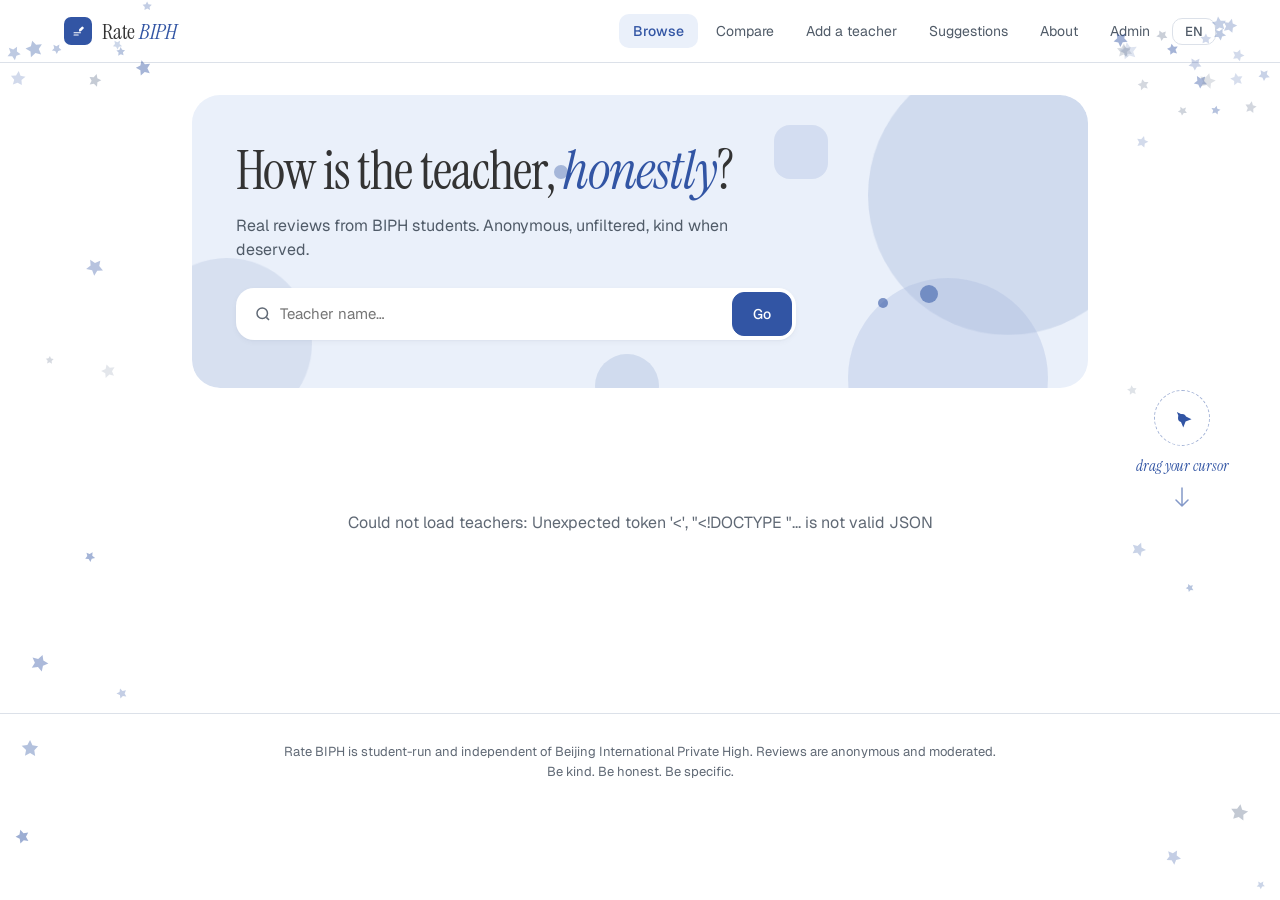
==== frontend/index.html @ 1f7ea9a1 "refactor: remove AI-powered teacher search" ====
<!doctype html>
<html lang="en" data-i18n-page-title="home.pageTitle">
<head>
  <meta charset="utf-8" />
  <meta name="viewport" content="width=device-width, initial-scale=1" />
  <title>Rate BIPH — anonymous teacher reviews</title>
  <link rel="stylesheet" href="styles.css?v=search-cleanup-20261022" />
  <script src="config.js?v=22926e5"></script>
</head>
<body data-page="home">
  <div data-topnav></div>

  <main class="container">
    <section class="hero">
      <div class="hero__shapes" aria-hidden="true">
        <span class="hero__shape hero__shape--1"></span>
        <span class="hero__shape hero__shape--2"></span>
        <span class="hero__shape hero__shape--3"></span>
        <span class="hero__shape hero__shape--4"></span>
        <span class="hero__shape hero__shape--5"></span>
        <span class="hero__shape hero__shape--6"></span>
        <span class="hero__shape hero__shape--7"></span>
        <span class="hero__shape hero__shape--8"></span>
      </div>
      <div class="hero__inner">
        <h1 class="hero__title serif" data-i18n-html="home.hero.titleHtml">How is the teacher, <em>honestly</em>?</h1>
        <p class="hero__subtitle" data-i18n="home.hero.subtitle">Real reviews from BIPH students. Anonymous, unfiltered, kind when deserved.</p>
        <form class="searchbar" id="searchForm">
          <svg width="18" height="18" viewBox="0 0 24 24" fill="none" stroke="var(--ink-mute)" stroke-width="2">
            <circle cx="11" cy="11" r="7"/><path d="M20 20l-3.5-3.5"/>
          </svg>
          <input id="q" data-i18n-placeholder="home.search.placeholder" placeholder="Teacher name…" autocomplete="off" />
          <button class="btn btn--primary" type="submit" data-i18n="home.search.go">Go</button>
        </form>
      </div>
    </section>

    <div class="chips" id="chips"></div>

    <div id="grid" class="grid"></div>
    <div id="empty" class="empty" hidden data-i18n-html="home.empty.html">No teachers match that search. <a href="submit.html">Add one →</a></div>
    <div id="loading" class="loading" data-i18n="home.loading">Loading teachers…</div>
  </main>

  <div data-footer></div>
  <script src="app.js?v=search-cleanup-20261022"></script>
  <script>
  (function () {
    const qInput = document.getElementById('q');
    const form = document.getElementById('searchForm');
    const chipsHost = document.getElementById('chips');
    const grid = document.getElementById('grid');
    const empty = document.getElementById('empty');
    const loading = document.getElementById('loading');

    // 'All' is a special sentinel — never translated as data, but rendered
    // through RB.t('home.chips.all') when displayed. We keep state.subject
    // as 'All' (the canonical key) so the URL filter logic stays untouched.
    let state = { q: '', subject: 'All', subjects: ['All'] };
    let debounce;

    async function loadSubjects() {
      const subs = await RB.api('/api/subjects');
      state.subjects = ['All', ...subs];
      renderChips();
    }

    function renderChips() {
      chipsHost.innerHTML = '';
      state.subjects.forEach(s => {
        const b = document.createElement('button');
        b.className = 'chip' + (s === state.subject ? ' chip--active' : '');
        // 'All' is translated via i18n; known English subjects pass through
        // RB.localizeSubject (user-typed ones fall through untranslated).
        // The filter value on state.subject stays English either way.
        b.textContent = s === 'All' ? RB.t('home.chips.all') : RB.localizeSubject(s);
        b.onclick = () => { state.subject = s; renderChips(); loadTeachers(); };
        chipsHost.appendChild(b);
      });
    }

    async function loadTeachers() {
      loading.hidden = false;
      empty.hidden = true;
      const params = new URLSearchParams();
      if (state.q) params.set('q', state.q);
      if (state.subject && state.subject !== 'All') params.set('subject', state.subject);
      try {
        // Cache last fetch so we can re-render on language toggle without re-fetching.
        const rows = await RB.api('/api/teachers' + (params.toString() ? '?' + params : ''));
        lastRows = rows;
        renderGrid(rows);
      } catch (e) {
        grid.innerHTML = '';
        lastRows = null;
        empty.hidden = false;
        empty.textContent = RB.t('home.errLoading', { msg: e.message });
      } finally {
        loading.hidden = true;
      }
    }

    let lastRows = null;

    function renderGrid(rows) {
      grid.innerHTML = '';
      if (!rows.length) {
        empty.hidden = false;
        // Restore the translated empty-state markup (it may have been
        // overwritten by an error message earlier).
        empty.innerHTML = RB.t('home.empty.html');
        return;
      }
      rows.forEach(t => {
        const card = document.createElement('a');
        card.className = 'card';
        card.href = `teacher.html?id=${encodeURIComponent(t.id)}`;
        // Expose the teacher's avatar color as --aura so hover/focus-visible
        // can render a card-specific drop shadow + border. Each teacher ends
        // up with its own "aura" on the roster.
        card.style.setProperty('--aura', RB.avatarColor(t.name));
        const avg = t.avg_rating;
        const firstCourse = (t.courses && t.courses.length) ? t.courses[0] : null;
        // First course is user content — leave as-is. Otherwise i18n labels.
        const footMeta = firstCourse
          ? escape(firstCourse)
          : (avg != null ? RB.t('home.card.overall') : RB.t('home.card.noReviews'));
        const reviewWord = t.review_count === 1 ? RB.t('home.card.review') : RB.t('home.card.reviews');
        // Only show the %-would-take-again line once we have at least 3
        // responses — a single "yes" showing 100% is misleading.
        const wtaLine = (t.wta_count >= 3 && t.wta_percent != null)
          ? `<div class="card__wta">${RB.t('home.card.wta', { n: t.wta_percent })}</div>`
          : '';
        card.innerHTML = `
          <div class="card__top">
            <div data-avatar></div>
            <div class="card__rating">
              ${avg != null ? avg.toFixed(2) : '—'}
              <small>${t.review_count} ${reviewWord}</small>
            </div>
          </div>
          <div>
            <div class="card__name">${escape(t.name)}</div>
            <div class="card__subject">${escape(RB.localizeSubject(t.subject) || '—')}</div>
          </div>
          ${wtaLine}
          <div class="card__foot">
            <span data-stars></span>
            <span class="review__date">${footMeta}</span>
          </div>`;
        card.querySelector('[data-avatar]').replaceWith(RB.avatarEl(t.name, 48));
        RB.renderStars(card.querySelector('[data-stars]'), avg || 0, { size: 14 });
        grid.appendChild(card);
      });
    }

    // Re-render dynamic content when language changes.
    document.addEventListener('rb:lang', () => {
      renderChips();
      if (lastRows) renderGrid(lastRows);
    });

    function escape(s) { return (s || '').replace(/[&<>"']/g, c => ({'&':'&amp;','<':'&lt;','>':'&gt;','"':'&quot;',"'":'&#39;'})[c]); }

    qInput.addEventListener('input', () => {
      state.q = qInput.value.trim();
      clearTimeout(debounce);
      debounce = setTimeout(loadTeachers, 200);
    });
    form.addEventListener('submit', (e) => { e.preventDefault(); state.q = qInput.value.trim(); loadTeachers(); });

    loadSubjects();
    loadTeachers();
  })();
  </script>

  <!-- ——— Star canvas (home page only, per handoff 3 spec).
       Full-page falling stars in the outer margins, attraction + constellation
       lines toward cursor/finger, amber cursor-crown. Single RAF, no per-frame
       DOM. Respects prefers-reduced-motion; runs on both pointer and touch. -->
  <script>
  (function () {
    if (window.matchMedia && window.matchMedia('(prefers-reduced-motion: reduce)').matches) return;

    var canvas = document.createElement('canvas');
    canvas.className = 'rb-star-canvas';
    document.body.appendChild(canvas);
    var ctx = canvas.getContext('2d');

    var STAR_PATH = new Path2D('M12 2l2.95 5.98 6.6.96-4.78 4.66 1.13 6.57L12 17.58l-5.9 3.1 1.13-6.58L2.45 9.44l6.6-.96L12 2z');
    var HUES = ['#3255a4', '#6c87bd', '#8793a7'];
    var LINE_COL = '#3255a4';

    function drawStar(x, y, size, rot, color, alpha) {
      ctx.save();
      ctx.translate(x, y); ctx.rotate(rot);
      var s = size / 24; ctx.scale(s, s); ctx.translate(-12, -12);
      ctx.fillStyle = color; ctx.globalAlpha = alpha;
      ctx.fill(STAR_PATH);
      ctx.restore();
    }

    var W, H;
    function resize() {
      W = window.innerWidth; H = window.innerHeight;
      var dpr = Math.min(window.devicePixelRatio || 1, 2);
      canvas.width = W * dpr; canvas.height = H * dpr;
      canvas.style.width = W + 'px'; canvas.style.height = H + 'px';
      ctx.setTransform(dpr, 0, 0, dpr, 0, 0);
    }
    resize();
    window.addEventListener('resize', resize);

    var mouse = { x: -9999, y: -9999, inside: false };
    window.addEventListener('mousemove', function (e) {
      mouse.x = e.clientX; mouse.y = e.clientY; mouse.inside = true;
    });
    window.addEventListener('mouseout', function (e) {
      if (!e.relatedTarget) { mouse.inside = false; mouse.x = mouse.y = -9999; }
    });
    // Touch support — finger acts as cursor while pressed
    function onTouch(e) {
      if (e.touches && e.touches.length) {
        var t = e.touches[0];
        mouse.x = t.clientX; mouse.y = t.clientY; mouse.inside = true;
      }
    }
    function onTouchEnd() { mouse.inside = false; mouse.x = mouse.y = -9999; }
    window.addEventListener('touchstart',  onTouch,    { passive: true });
    window.addEventListener('touchmove',   onTouch,    { passive: true });
    window.addEventListener('touchend',    onTouchEnd, { passive: true });
    window.addEventListener('touchcancel', onTouchEnd, { passive: true });

    // Desktop/tablet: ~2.25x the handoff baseline (32/63/24444).
    // Mobile (≤640, matching styles.css breakpoint): ~1.5x the baseline
    // (21/42/36667) so the narrow viewport fills without crowding.
    var isMobile = W <= 640;
    var target = isMobile
      ? Math.max(21, Math.min(42, Math.round(W * H / 36667)))
      : Math.max(32, Math.min(63, Math.round(W * H / 24444)));

    function makeFaller(top) {
      var side = Math.random() < 0.5 ? 'L' : 'R';
      var margin = W * (1 / 8);
      var x = side === 'L' ? Math.random() * margin : W - Math.random() * margin;
      return {
        x: x,
        y: top ? -20 - Math.random() * 60 : Math.random() * H,
        vx: 0, vy: 18 + Math.random() * 20,
        size: 10 + Math.random() * 12,
        rot: Math.random() * Math.PI * 2,
        vrot: (Math.random() - 0.5) * 1.2,
        alpha: 0.22 + Math.random() * 0.30,
        color: HUES[Math.floor(Math.random() * HUES.length)],
      };
    }

    var ATTR_R = 220, LINE_R = 180;
    var stars = [];
    var last = performance.now();

    // Stars must not enter the central content column (search bar, cards).
    // We compute the no-fly zone from the actual <main.container> rect each
    // frame so it tracks scroll, resize, and any layout the CSS does on home.
    // ZONE_PAD adds a small breathing gap so stars halt just before the
    // content edge instead of clipping it.
    var mainEl = document.querySelector('main.container');
    var ZONE_PAD = 12;
    function getZone() {
      if (!mainEl) return null;
      var r = mainEl.getBoundingClientRect();
      // Ignore degenerate / off-screen rects (pre-layout, hidden tab, etc.)
      if (r.width < 40 || r.height < 40) return null;
      return {
        left:   r.left   - ZONE_PAD,
        right:  r.right  + ZONE_PAD,
        top:    r.top    - ZONE_PAD,
        bottom: r.bottom + ZONE_PAD,
      };
    }

    // How long a star must sit pinned to the zone boundary before it starts
    // fading out. Without this, attracted stars pile up against the edge and
    // crowd it as more keep falling. Recycle keeps the population fresh.
    var STUCK_BEFORE_FADE = 3.0;     // seconds
    var FADE_RATE = 0.6;             // alpha per second

    function loop(now) {
      var dt = Math.min((now - last) / 1000, 0.05); last = now;
      while (stars.length < target) stars.push(makeFaller(stars.length > target * 0.4));

      var zone = getZone();

      ctx.clearRect(0, 0, W, H);

      for (var i = 0; i < stars.length; i++) {
        var s = stars[i];
        if (mouse.inside) {
          var dx = mouse.x - s.x, dy = mouse.y - s.y;
          var d = Math.hypot(dx, dy);
          if (d < ATTR_R) {
            var f = (1 - d / ATTR_R) * 140;
            s.vx += (dx / (d + 0.1)) * f * dt;
            s.vy += (dy / (d + 0.1)) * f * dt - 50 * dt;
          }
        }
        s.vy += 22 * dt; s.vx *= 0.95;

        var nx = s.x + s.vx * dt * 8;
        var ny = s.y + s.vy * dt * 2.5;

        // No-fly zone clamp. If the star's next position would land inside
        // the central content rect, snap it back to the nearest edge and
        // zero the offending velocity component so it pins at the boundary
        // instead of jittering through it.
        var blocked = false;
        if (zone && nx > zone.left && nx < zone.right && ny > zone.top && ny < zone.bottom) {
          var dl = nx - zone.left;
          var dr = zone.right - nx;
          var dT = ny - zone.top;
          var dB = zone.bottom - ny;
          var minE = Math.min(dl, dr, dT, dB);
          if (minE === dl)      { nx = zone.left;   if (s.vx > 0) s.vx = 0; }
          else if (minE === dr) { nx = zone.right;  if (s.vx < 0) s.vx = 0; }
          else if (minE === dT) { ny = zone.top;    if (s.vy > 0) s.vy = 0; }
          else                  { ny = zone.bottom; if (s.vy < 0) s.vy = 0; }
          blocked = true;
        }

        s.x = nx;
        s.y = ny;
        s.rot += s.vrot * dt;

        // Stuck-at-boundary fade: after STUCK_BEFORE_FADE seconds against
        // the wall, alpha bleeds down so the star recycles. Free movement
        // resets the timer.
        if (blocked) {
          s.stuckTime = (s.stuckTime || 0) + dt;
          if (s.stuckTime > STUCK_BEFORE_FADE) {
            s.alpha -= FADE_RATE * dt;
          }
        } else {
          s.stuckTime = 0;
        }

        if (s.y > H + 30 || s.x < -40 || s.x > W + 40 || s.alpha <= 0.02) {
          Object.assign(s, makeFaller(true));
          s.stuckTime = 0;
        }
      }

      if (mouse.inside) {
        var near = stars
          .map(function (s) { return { s: s, d: Math.hypot(s.x - mouse.x, s.y - mouse.y) }; })
          .filter(function (p) { return p.d < LINE_R; })
          .sort(function (a, b) { return a.d - b.d; })
          .slice(0, 6);
        ctx.strokeStyle = LINE_COL; ctx.lineWidth = 1;
        for (var j = 0; j < near.length; j++) {
          ctx.globalAlpha = (1 - near[j].d / LINE_R) * 0.6;
          ctx.beginPath();
          ctx.moveTo(mouse.x, mouse.y);
          ctx.lineTo(near[j].s.x, near[j].s.y);
          ctx.stroke();
        }
        ctx.globalAlpha = 1;
        var grad = ctx.createRadialGradient(mouse.x, mouse.y, 0, mouse.x, mouse.y, 36);
        grad.addColorStop(0, 'rgba(50, 85, 164, 0.30)');
        grad.addColorStop(1, 'rgba(50, 85, 164, 0)');
        ctx.fillStyle = grad;
        ctx.beginPath(); ctx.arc(mouse.x, mouse.y, 36, 0, Math.PI * 2); ctx.fill();
      }

      for (var k = 0; k < stars.length; k++) {
        var sk = stars[k];
        drawStar(sk.x, sk.y, sk.size, sk.rot, sk.color, sk.alpha);
      }
      if (mouse.inside) drawStar(mouse.x, mouse.y, 16, now / 500, '#3255a4', 0.85);

      requestAnimationFrame(loop);
    }
    requestAnimationFrame(loop);
  })();
  </script>

  <!-- ——— Cursor hint (desktop only). Fades once the cursor reaches the hint
       box (+60px grace) OR after 14s. Hidden on touch + reduced-motion. -->
  <script>
  (function () {
    if (!window.matchMedia) return;
    if (window.matchMedia('(hover: none)').matches) return;
    if (window.matchMedia('(prefers-reduced-motion: reduce)').matches) return;

    var wrap = document.createElement('div');
    wrap.setAttribute('aria-hidden', 'true');
    wrap.style.cssText = [
      'position:fixed',
      'right:clamp(16px,4vw,52px)',
      'top:50%',
      'transform:translateY(-50%) translateX(0)',
      'opacity:1',
      'transition:opacity 0.6s ease,transform 0.6s ease',
      'pointer-events:none',
      'z-index:50',
      'display:flex',
      'flex-direction:column',
      'align-items:center',
      'gap:10px',
    ].join(';');
    wrap.innerHTML = [
      '<div style="position:relative;width:56px;height:56px">',
      '  <div class="rb-cursor-orbit" style="position:absolute;inset:0;border:1.5px dashed var(--accent);border-radius:50%;opacity:0.45"></div>',
      '  <div class="rb-cursor-dot"   style="position:absolute;width:8px;height:8px;border-radius:50%;background:var(--accent);top:50%;left:50%;margin-left:-4px;margin-top:-4px"></div>',
      '  <svg width="22" height="22" viewBox="0 0 24 24" style="position:absolute;top:50%;left:50%;transform:translate(-40%,-40%);color:var(--accent-ink)">',
      '    <path d="M4 3l7 17 2.5-6.5L20 11z" fill="currentColor"/>',
      '  </svg>',
      '</div>',
      // The hint is injected after DOMContentLoaded, so applyI18n() has
      // already run. Set the translated text directly via RB.t().
      '<div class="serif" data-i18n="home.cursorHint" style="font-style:italic;color:var(--accent-ink);font-size:15px;white-space:nowrap;letter-spacing:-0.005em">' + (window.RB ? RB.t('home.cursorHint') : 'drag your cursor') + '</div>',
      '<svg width="16" height="24" viewBox="0 0 16 24" style="color:var(--accent-ink);opacity:0.6">',
      '  <path d="M8 2v18M2 14l6 6 6-6" fill="none" stroke="currentColor" stroke-width="1.5" stroke-linecap="round" stroke-linejoin="round"/>',
      '</svg>',
    ].join('');
    document.body.appendChild(wrap);

    var GRACE = 60;
    var fired = false;
    function fadeOut() {
      if (fired) return;
      fired = true;
      wrap.style.opacity = '0';
      wrap.style.transform = 'translateY(-50%) translateX(20px)';
      window.removeEventListener('mousemove', onMove);
      clearTimeout(timer);
      // Remove from DOM after the fade completes so it can't intercept anything.
      setTimeout(function () { wrap.remove(); }, 700);
    }
    function onMove(e) {
      var r = wrap.getBoundingClientRect();
      if (
        e.clientX >= r.left  - GRACE &&
        e.clientX <= r.right + GRACE &&
        e.clientY >= r.top   - GRACE &&
        e.clientY <= r.bottom + GRACE
      ) fadeOut();
    }
    window.addEventListener('mousemove', onMove);
    var timer = setTimeout(fadeOut, 14000);
  })();
  </script>
</body>
</html>
---- frontend/styles.css ----
@import url('https://fonts.googleapis.com/css2?family=Instrument+Serif:ital@0;1&family=Geist:wght@300;400;500;600;700&display=swap');

:root {
  /* BASIS BIPH blue, white and neutral grays from biph.basischina.com. */
  --bg: #ffffff;
  --bg-card: #ffffff;
  --bg-sunken: #f2f4f7;
  --ink: #333333;
  --ink-soft: #505b68;
  --ink-mute: #606975;
  --line: #dce1e9;
  --line-strong: #8793a7;
  --accent: #3255a4;
  --accent-ink: #3255a4;
  --accent-bg: #eaf0fa;
  --accent-2: #6c87bd;
  --star: #3255a4;
  --error: #ac3f39;

  --radius-sm: 10px;
  --radius: 18px;
  --radius-lg: 28px;
  --radius-pill: 999px;

  --shadow-sm: 0 1px 2px rgb(31 49 79 / 0.04), 0 2px 6px rgb(31 49 79 / 0.04);
  --shadow: 0 4px 16px rgb(31 49 79 / 0.06), 0 2px 4px rgb(31 49 79 / 0.04);
  --shadow-lg: 0 12px 40px rgb(31 49 79 / 0.10);

  --font-sans: 'Geist', ui-sans-serif, system-ui, sans-serif;
  --font-serif: 'Instrument Serif', ui-serif, Georgia, serif;
}

*, *::before, *::after { box-sizing: border-box; }
html, body { margin: 0; padding: 0; }
body {
  font-family: var(--font-sans);
  color: var(--ink);
  background: var(--bg);
  -webkit-font-smoothing: antialiased;
  text-rendering: optimizeLegibility;
  min-height: 100vh;
}
a { color: inherit; }
button { font-family: inherit; cursor: pointer; }
input, textarea, select { font-family: inherit; color: var(--ink); }

.serif { font-family: var(--font-serif); font-weight: 400; letter-spacing: -0.01em; }

/* ——— Top nav */
.topnav {
  position: sticky; top: 0; z-index: 10;
  background: rgb(255 255 255 / 0.85);
  backdrop-filter: blur(12px);
  -webkit-backdrop-filter: blur(12px);
  border-bottom: 1px solid var(--line);
}
.topnav__inner {
  max-width: 1200px; margin: 0 auto;
  padding: 14px 24px;
  display: flex; align-items: center; justify-content: space-between;
  gap: 12px;
}
.logo {
  display: inline-flex; align-items: center; gap: 10px;
  text-decoration: none; color: var(--ink);
}
.logo__mark {
  width: 28px; height: 28px; border-radius: 7px;
  background: var(--accent);
  display: inline-grid; place-items: center;
  flex-shrink: 0;
}
.logo__word {
  font-family: var(--font-serif);
  font-size: 22px;
  letter-spacing: -0.01em;
}
.logo__word em {
  font-style: italic;
  color: var(--accent-ink);
}
.topnav__links {
  display: flex; gap: 4px; align-items: center;
  flex-wrap: wrap;
}
.topnav__link {
  padding: 8px 14px; border-radius: 10px;
  font-size: 14px;
  color: var(--ink-soft);
  text-decoration: none;
  background: transparent;
  transition: background 0.15s ease;
}
.topnav__link[aria-current="page"] {
  color: var(--accent-ink);
  background: var(--accent-bg);
  font-weight: 500;
}

/* Language toggle (EN ↔ 中文). Sits at the end of the inline link row on
   desktop, and next to the hamburger on mobile. Styled as a subtle pill — it
   matches nav links but carries a thin border so it reads as an action, not
   a destination. */
.topnav__lang {
  appearance: none;
  -webkit-appearance: none;
  padding: 6px 12px;
  border-radius: 10px;
  border: 1px solid var(--line);
  background: var(--bg-card);
  color: var(--ink-soft);
  font-size: 13px;
  font-weight: 500;
  line-height: 1;
  cursor: pointer;
  transition: background 0.15s ease, color 0.15s ease, border-color 0.15s ease;
  margin-left: 4px;
  /* Mobile-only button is hidden on desktop. */
}
.topnav__lang:hover {
  color: var(--ink);
  border-color: var(--line-strong);
  background: var(--bg-sunken);
}
.topnav__lang--mobile { display: none; }

/* ——— Page container */
.container {
  max-width: 1200px; margin: 0 auto;
  padding: 32px 40px 80px;
  width: 100%;
  box-sizing: border-box;
}
.container--narrow { max-width: 920px; }

/* Browse page: narrower than the global container so the 3-card grid
   sits in a more comfortable column with breathing room on both sides.
   Matches handoff 3/design/components/page-search-b.jsx (min(75vw, 1080px)). */
body[data-page="home"] .container {
  max-width: min(75vw, 1080px);
  padding: 32px 32px 80px;
}

/* ——— Page heading block (submit, admin) */
.eyebrow {
  font-size: 12px;
  letter-spacing: 0.12em;
  text-transform: uppercase;
  color: var(--ink-mute);
  font-weight: 500;
  margin-bottom: 10px;
}
.page-title {
  font-family: var(--font-serif);
  font-size: 54px;
  line-height: 1.05;
  letter-spacing: -0.02em;
  margin: 0 0 14px;
}
.page-title em { color: var(--accent-ink); font-style: italic; }
.page-lede {
  font-size: 16px;
  color: var(--ink-soft);
  line-height: 1.55;
  max-width: 640px;
  margin: 0 0 32px;
}

/* ——— Hero (home) */
.hero {
  background: var(--accent-bg);
  border-radius: var(--radius-lg);
  padding: 48px 44px;
  margin-bottom: 32px;
  position: relative;
  overflow: hidden;
}

/* Floating decorative shapes — drift gently behind the hero copy */
.hero__shapes {
  position: absolute; inset: 0;
  pointer-events: none;
  overflow: hidden;
  border-radius: inherit;
}
.hero__shape {
  position: absolute;
  border-radius: 50%;
  will-change: transform;
}
/* Big blue circle, right side */
.hero__shape--1 {
  right: -60px; top: -40px;
  width: 280px; height: 280px;
  background: rgb(108 135 189 / 0.20);
  animation: heroDrift1 6s ease-in-out infinite;
}
/* Pale blue large circle, bottom right */
.hero__shape--2 {
  right: 40px; bottom: -90px;
  width: 200px; height: 200px;
  background: rgb(170 187 224 / 0.35);
  animation: heroDrift2 7s ease-in-out infinite;
}
/* Pale blue circle, bottom left */
.hero__shape--3 {
  left: -50px; bottom: -40px;
  width: 170px; height: 170px;
  background: rgb(108 135 189 / 0.15);
  animation: heroDrift3 8s ease-in-out infinite;
}
/* Rounded square, upper right */
.hero__shape--4 {
  right: 260px; top: 30px;
  width: 54px; height: 54px;
  border-radius: 16px;
  background: rgb(170 187 224 / 0.35);
  animation: heroDrift4 5s ease-in-out infinite;
}
/* Small blue dot, right mid */
.hero__shape--5 {
  right: 150px; top: 190px;
  width: 18px; height: 18px;
  background: rgb(50 85 164 / 0.55);
  animation: heroDrift5 4s ease-in-out infinite;
}
/* Small slate-blue dot, top center-right */
.hero__shape--6 {
  right: 520px; top: 70px;
  width: 14px; height: 14px;
  background: rgb(108 135 189 / 0.55);
  animation: heroDrift6 4.5s ease-in-out infinite;
}
/* Small blue half-disc, bottom center */
.hero__shape--7 {
  left: 45%; bottom: -30px;
  width: 64px; height: 64px;
  background: rgb(108 135 189 / 0.20);
  animation: heroDrift7 6s ease-in-out infinite;
}
/* Tiny blue dot, bottom right mid */
.hero__shape--8 {
  right: 200px; bottom: 80px;
  width: 10px; height: 10px;
  background: rgb(50 85 164 / 0.6);
  animation: heroDrift8 3s ease-in-out infinite;
}

/* Bigger travel distances now that the cycles are shorter — motion is actually visible */
@keyframes heroDrift1 {
  0%, 100% { transform: translate(0, 0) scale(1); }
  50%      { transform: translate(-28px, 34px) scale(1.06); }
}
@keyframes heroDrift2 {
  0%, 100% { transform: translate(0, 0) scale(1); }
  50%      { transform: translate(32px, -22px) scale(0.95); }
}
@keyframes heroDrift3 {
  0%, 100% { transform: translate(0, 0) scale(1); }
  50%      { transform: translate(34px, -26px) scale(1.07); }
}
@keyframes heroDrift4 {
  0%, 100% { transform: translate(0, 0) rotate(0deg); }
  50%      { transform: translate(-22px, 26px) rotate(28deg); }
}
@keyframes heroDrift5 {
  0%, 100% { transform: translate(0, 0); }
  50%      { transform: translate(20px, -30px); }
}
@keyframes heroDrift6 {
  0%, 100% { transform: translate(0, 0); }
  50%      { transform: translate(-18px, 24px); }
}
@keyframes heroDrift7 {
  0%, 100% { transform: translate(0, 0); }
  50%      { transform: translate(-28px, -22px); }
}
@keyframes heroDrift8 {
  0%, 100% { transform: translate(0, 0); }
  50%      { transform: translate(22px, -26px); }
}
/* We intentionally animate on mobile too — the floating shapes are purely decorative
   and users who really need reduced motion can still read everything. The old
   prefers-reduced-motion disable was catching iOS Low Power Mode and killing the
   animation on phones even when the user wanted to see it. */

.hero__inner { position: relative; z-index: 1; }
.hero__title {
  margin: 0;
  font-family: var(--font-serif);
  font-size: 54px;
  line-height: 1.05;
  letter-spacing: -0.02em;
}
.hero__title em {
  color: var(--accent-ink); font-style: italic;
}
.hero__subtitle {
  margin-top: 14px; font-size: 16px; color: var(--ink-soft); max-width: 500px; line-height: 1.5;
}
.searchbar {
  display: flex; gap: 8px; align-items: center;
  background: var(--bg-card);
  border-radius: var(--radius);
  padding: 4px 4px 4px 18px;
  margin-top: 26px;
  box-shadow: var(--shadow-sm);
  max-width: 560px;
}
.searchbar input {
  flex: 1; border: none; outline: none; background: transparent;
  font-size: 15px; padding: 12px 0;
}
.searchbar svg { flex-shrink: 0; }
/* ——— Chips */
.chips {
  display: flex; gap: 8px;
  margin-bottom: 28px;
  overflow-x: auto;
  padding-bottom: 4px;
  scrollbar-width: none;
}
.chips::-webkit-scrollbar { display: none; }
.chip {
  padding: 7px 14px;
  border-radius: var(--radius-pill);
  border: 1px solid var(--line);
  background: var(--bg-card);
  color: var(--ink-soft);
  font-size: 13px;
  font-weight: 500;
  cursor: pointer;
  transition: all 0.15s ease;
  white-space: nowrap;
}
.chip:hover { border-color: var(--line-strong); }
.chip--active {
  border-color: var(--accent);
  background: var(--accent);
  color: var(--bg);
}

/* ——— Card grid */
/* Locked to 3 columns on desktop per handoff 3 spec — not auto-fill. The
   narrower .container above keeps each card at a comfortable width; letting
   it flex to 4+ columns on wide monitors makes the page feel stretched. */
.grid {
  display: grid;
  grid-template-columns: repeat(3, 1fr);
  gap: 16px;
}
.card {
  background: var(--bg-card);
  border: 1px solid var(--line);
  border-radius: var(--radius);
  padding: 18px;
  text-decoration: none;
  color: var(--ink);
  display: flex; flex-direction: column;
  gap: 14px;
  /* Per-card aura — set via inline style from JS (matches the teacher avatar color).
     Falls back to the neutral line color so cards without a set --aura still have a
     readable hover state. */
  --aura: var(--line-strong);
  transition: transform 0.15s ease, box-shadow 0.15s ease, border-color 0.15s ease;
}
/* Hover aura — only on pointing devices so touchscreens don't get stuck-hover state */
@media (hover: hover) {
  .card:hover {
    transform: translateY(-3px);
    box-shadow: 0 14px 42px color-mix(in oklch, var(--aura) 70%, transparent);
    border-color: var(--aura);
  }
}
/* Keyboard parity — tabbing through cards should feel like hovering */
.card:focus-visible {
  outline: none;
  transform: translateY(-3px);
  box-shadow: 0 14px 42px color-mix(in oklch, var(--aura) 70%, transparent);
  border-color: var(--aura);
}
.card__top {
  display: flex; align-items: center; justify-content: space-between;
}
.card__rating {
  text-align: right;
  font-family: var(--font-serif);
  font-size: 32px;
  color: var(--accent-ink);
  line-height: 1;
  letter-spacing: -0.02em;
}
.card__rating small {
  display: block;
  font-family: var(--font-sans);
  font-size: 11px;
  color: var(--ink-mute);
  margin-top: 4px;
  letter-spacing: 0;
}
.card__name {
  font-family: var(--font-serif);
  font-size: 22px;
  line-height: 1.1;
}
.card__subject {
  font-size: 12px;
  color: var(--ink-mute);
  margin-top: 4px;
  text-transform: uppercase;
  letter-spacing: 0.04em;
}
.card__foot {
  margin-top: auto;
  display: flex; align-items: center; justify-content: space-between;
  padding-top: 12px;
  border-top: 1px dashed var(--line);
}

/* ——— Avatar */
.avatar {
  border-radius: 30%;
  display: inline-flex; align-items: center; justify-content: center;
  font-family: var(--font-serif);
  color: var(--accent-ink);
  flex-shrink: 0;
  width: 48px; height: 48px;
  font-size: 20px;
}

/* ——— Stars */
.stars {
  display: inline-flex; gap: 2px; align-items: center;
}
.stars svg { display: block; }
.stars--interactive svg { cursor: pointer; transition: transform 0.1s ease; }
.stars--interactive svg:hover { transform: scale(1.15); }

/* ——— Profile hero */
.profile-hero {
  display: grid;
  grid-template-columns: 1fr auto;
  gap: 40px;
  align-items: start;
  padding-bottom: 36px;
  border-bottom: 1px solid var(--line);
  margin-bottom: 40px;
}
.profile-hero__left { min-width: 0; }
.profile-hero__meta {
  display: flex; align-items: center; gap: 14px; margin-bottom: 16px;
}
.profile-hero__subject {
  font-size: 12px; color: var(--ink-mute);
  text-transform: uppercase; letter-spacing: 0.08em;
}
.profile-hero__courses {
  font-size: 13px; color: var(--ink-soft); margin-top: 2px;
  line-height: 1.3;
}
.profile-hero__courses-add {
  margin-top: 2px; padding: 0;
  background: none; border: 0;
  font: inherit;
  font-size: 13px;
  color: var(--accent-ink);
  text-decoration: underline;
  text-decoration-color: rgb(50 85 164 / 0.35);
  text-underline-offset: 3px;
  cursor: pointer;
}
.profile-hero__courses-add:hover {
  text-decoration-color: var(--accent-ink);
}
.profile-hero__courses-editor {
  display: flex; flex-wrap: wrap; align-items: center;
  gap: 8px;
  margin-top: 8px;
  max-width: 440px;
}
.profile-hero__courses-input {
  flex: 1 1 220px; min-width: 0;
  padding: 8px 12px;
  background: var(--bg-card);
  border: 1px solid var(--line-strong);
  border-radius: var(--radius-sm);
  font-size: 14px;
  color: var(--ink);
  outline: none;
}
.profile-hero__courses-input:focus {
  border-color: var(--accent-ink);
  box-shadow: 0 0 0 3px rgb(50 85 164 / 0.18);
}
.profile-hero__courses-note {
  flex: 1 0 100%;
  font-size: 12px;
  color: var(--ink-mute);
}
.profile-hero__courses-err {
  flex: 1 0 100%;
  font-size: 12px;
  color: var(--accent-ink);
}
.profile-hero__name {
  margin: 0;
  font-family: var(--font-serif);
  font-size: 64px;
  line-height: 1;
  letter-spacing: -0.025em;
  word-break: break-word;
}
.profile-hero__rating {
  display: flex; flex-direction: column;
  align-items: flex-end;
  gap: 6px;
}
.profile-hero__big {
  font-family: var(--font-serif);
  font-size: 108px;
  line-height: 0.9;
  color: var(--accent-ink);
  letter-spacing: -0.04em;
  font-feature-settings: "tnum";
}
.profile-hero__big small {
  font-family: var(--font-serif);
  font-size: 44px;
  color: var(--ink-mute);
}
.profile-hero__count {
  font-size: 13px; color: var(--ink-mute); margin-top: 4px;
}

/* ——— Share bar: lives in the 40px gap between hero and stats.
   The hero already has a bottom border, so the share bar gets no
   extra chrome — just a small flex row of ghost buttons. */
.share-bar {
  display: flex; flex-wrap: wrap; gap: 8px;
  margin: -28px 0 32px;
}
.share-bar .btn {
  display: inline-flex; align-items: center; gap: 7px;
  color: var(--ink-soft);
}
.share-bar .btn svg { flex: 0 0 auto; }
.share-bar .btn:hover { color: var(--ink); }

/* ——— Stats block */
.stats-block {
  background: var(--bg-card);
  border: 1px solid var(--line);
  border-radius: var(--radius);
  padding: 20px 24px;
  margin-bottom: 40px;
  display: grid;
  grid-template-columns: 1fr 1fr;
  gap: 32px;
}
.stats-block__left { min-width: 0; }
.stats-block h3 {
  font-family: var(--font-serif);
  font-size: 20px;
  margin: 0 0 14px;
  font-weight: 400;
  letter-spacing: -0.01em;
}
.distrow {
  display: grid;
  grid-template-columns: 28px 1fr 30px;
  align-items: center; gap: 10px;
  font-size: 13px;
}
.distrow + .distrow { margin-top: 6px; }
.distrow__star { color: var(--ink-soft); }
.distrow__bar {
  height: 8px; background: var(--bg-sunken); border-radius: 4px; overflow: hidden;
}
.distrow__fill {
  height: 100%; background: var(--accent); border-radius: 4px;
  transition: width 0.4s ease;
}
.distrow__count { color: var(--ink-mute); text-align: right; }

.stats-block__right {
  border-left: 1px dashed var(--line-strong);
  padding-left: 32px;
}
.metric {
  display: grid;
  grid-template-columns: 1fr auto;
  align-items: center;
  gap: 12px;
  padding: 10px 0;
}
.metric + .metric { border-top: 1px dashed var(--line); }
.metric__label { font-size: 13px; color: var(--ink-soft); }
.metric__value {
  font-family: var(--font-serif);
  font-size: 22px;
  color: var(--accent-ink);
  letter-spacing: -0.02em;
}

/* ——— Review form panel */
.panel-accent {
  background: var(--accent-bg);
  border: 1px solid rgb(50 85 164 / 0.3);
  border-radius: var(--radius-lg);
  padding: 32px;
  margin-bottom: 40px;
}
.panel-accent h2 {
  font-family: var(--font-serif);
  font-size: 30px;
  margin: 0 0 4px;
  font-weight: 400;
}
.panel-accent__title {
  font-family: var(--font-serif);
  font-size: 32px;
  margin: 0 0 6px;
  font-weight: 400;
  letter-spacing: -0.01em;
}
.panel-accent__sub {
  font-size: 15px; color: var(--ink-soft); line-height: 1.55;
  margin: 0 0 20px;
}

/* ——— About / clarification page */
.about-section {
  margin: 0 0 40px;
  padding: 28px 32px;
  background: var(--bg-card);
  border: 1px solid var(--line);
  border-radius: var(--radius);
}
.about-section + .about-section { margin-top: 24px; }
.about-section__title {
  font-family: var(--font-serif);
  font-size: 28px;
  line-height: 1.15;
  letter-spacing: -0.01em;
  margin: 0 0 14px;
  color: var(--ink);
  font-weight: 400;
}
.about-section__body {
  font-size: 15.5px;
  line-height: 1.65;
  color: var(--ink);
  margin: 0 0 14px;
}
.about-section__body:last-child { margin-bottom: 0; }
.about-section__body strong { color: var(--accent-ink); font-weight: 600; }
.about-section__body em { font-style: italic; color: var(--ink); }
.about-section__body a {
  color: var(--accent-ink);
  text-decoration: underline;
  text-underline-offset: 2px;
  text-decoration-thickness: 1px;
}
.about-section__body a:hover { text-decoration-thickness: 2px; }
.about-foot {
  display: flex;
  justify-content: center;
  margin: 40px 0 24px;
}
@media (max-width: 640px) {
  .about-section { padding: 22px 20px; }
  .about-section__title { font-size: 24px; }
  .about-section__body { font-size: 15px; }
}

.rating-rows { display: grid; gap: 12px; }
.rating-row {
  display: grid;
  grid-template-columns: 160px auto;
  align-items: center;
  gap: 18px;
}
.rating-row__label { font-size: 14px; color: var(--ink); }
.rating-row__label small {
  display: block; color: var(--ink-mute); font-size: 11px; margin-top: 2px;
}

.textarea {
  width: 100%; resize: vertical;
  padding: 14px;
  border: 1px solid var(--line-strong);
  border-radius: var(--radius-sm);
  background: var(--bg-card);
  font-size: 14px; line-height: 1.55;
  outline: none;
  min-height: 120px;
}
.textarea:focus { border-color: var(--accent); }

.form-foot {
  display: flex; justify-content: space-between; align-items: center;
  margin-top: 14px; flex-wrap: wrap; gap: 10px;
}
.form-foot__status { font-size: 12px; color: var(--ink-mute); }
.form-foot__status--err { color: var(--error); }

/* ——— Buttons */
.btn {
  padding: 12px 20px;
  border-radius: 12px;
  font-size: 14px;
  font-weight: 500;
  letter-spacing: -0.005em;
  border: 1px solid transparent;
  cursor: pointer;
  transition: transform 0.1s ease, box-shadow 0.15s ease, background 0.15s ease;
  text-decoration: none;
  display: inline-flex; align-items: center; justify-content: center;
  gap: 8px;
}
.btn:active { transform: translateY(1px); }
.btn:disabled { opacity: 0.5; cursor: not-allowed; }
.btn--primary { background: var(--accent); color: #ffffff; border-color: var(--accent); }
.btn--accent { background: var(--accent); color: #ffffff; border-color: var(--accent); }
.btn--ghost { background: transparent; color: var(--ink); border-color: var(--line-strong); }
.btn--lg { padding: 14px 24px; font-size: 15px; border-radius: 14px; }
.btn--sm { padding: 8px 14px; font-size: 13px; border-radius: 10px; }

/* ——— Reviews list */
.reviews-head {
  display: flex; align-items: baseline; justify-content: space-between;
  margin-bottom: 16px;
}
.reviews-head h2 {
  font-family: var(--font-serif); font-size: 30px; margin: 0; font-weight: 400;
}
.reviews-list { display: flex; flex-direction: column; gap: 14px; }
.review {
  background: var(--bg-card);
  border: 1px solid var(--line);
  border-radius: var(--radius);
  padding: 20px 24px;
}
.review__top {
  display: flex; justify-content: space-between; align-items: center;
  margin-bottom: 10px; gap: 10px; flex-wrap: wrap;
}
.review__date { font-size: 12px; color: var(--ink-mute); }
.review__body {
  font-size: 15px; line-height: 1.6; color: var(--ink);
  white-space: pre-wrap;
  overflow-wrap: anywhere;
}
.review__body--empty { color: var(--ink-mute); font-style: italic; }
.review__metrics {
  display: flex; flex-wrap: wrap; gap: 8px;
  margin-top: 12px;
}
.metric-badge {
  font-size: 11px;
  padding: 4px 10px;
  border-radius: var(--radius-pill);
  background: var(--bg-sunken);
  color: var(--ink-soft);
  display: inline-flex; align-items: center; gap: 6px;
  letter-spacing: 0.02em;
}
.metric-badge strong { color: var(--ink); font-weight: 500; }

/* Review vote buttons. Sit at the bottom of each review card as a small
   thumbs-up/down pair. Active state fills the pill with the accent ink so
   the caller's own vote is obvious on return visits. */
.review__votes {
  display: flex;
  gap: 8px;
  margin-top: 14px;
}
.vote {
  display: inline-flex;
  align-items: center;
  gap: 6px;
  padding: 5px 11px;
  border-radius: var(--radius-pill);
  border: 1px solid var(--line);
  background: var(--bg-card);
  color: var(--ink-soft);
  font-size: 12px;
  font-weight: 500;
  letter-spacing: 0.01em;
  cursor: pointer;
  transition: border-color 0.12s ease, color 0.12s ease,
              background 0.12s ease, transform 0.08s ease;
}
.vote:hover { border-color: var(--line-strong); color: var(--ink); }
.vote:active { transform: scale(0.96); }
.vote svg { display: block; }
.vote--active {
  background: var(--ink);
  border-color: var(--ink);
  color: var(--bg);
}
.vote--active:hover { color: var(--bg); border-color: var(--ink); }
.vote--down.vote--active {
  background: var(--accent-ink);
  border-color: var(--accent-ink);
}

/* ——— "You already reviewed" notice (shown inside .panel-accent when on cooldown) */
.review-notice__lede {
  margin: 10px 0 18px;
  color: var(--ink-soft);
  font-size: 15px;
  line-height: 1.55;
}
.review-notice__lede strong { color: var(--ink); font-weight: 600; }
.review-notice__stars {
  display: inline-flex;
  margin-bottom: 14px;
}
.review-notice__metrics {
  display: flex;
  flex-wrap: wrap;
  gap: 8px;
  margin-bottom: 14px;
}
.review-notice__comment {
  margin-top: 8px;
  padding: 14px 16px;
  background: var(--bg-card);
  border-left: 3px solid var(--accent);
  border-radius: 0 10px 10px 0;
  color: var(--ink);
  font-style: italic;
  line-height: 1.5;
  white-space: pre-wrap;
}
.review-notice__revoke {
  margin-top: 16px;
  padding-top: 14px;
  border-top: 1px dashed rgb(50 85 164 / 0.3);
  display: flex;
  align-items: center;
  gap: 12px;
  flex-wrap: wrap;
}
.review-notice__revoke-hint {
  font-size: 13px;
  color: var(--ink-mute);
  font-style: italic;
}

/* ——— Form page shared */
.form-card {
  background: var(--bg-card);
  border: 1px solid var(--line);
  border-radius: var(--radius);
  padding: 28px 32px;
  margin-bottom: 28px;
}
.field {
  margin-bottom: 20px;
}
.field:last-child { margin-bottom: 0; }
.field__row {
  display: flex; align-items: baseline; justify-content: space-between;
  gap: 12px;
  margin-bottom: 8px;
}
.field__label { font-size: 13px; font-weight: 500; color: var(--ink); }
.field__hint { font-size: 12px; color: var(--ink-mute); }
.input {
  width: 100%;
  padding: 12px 14px;
  border: 1px solid var(--line-strong);
  border-radius: var(--radius-sm);
  background: var(--bg);
  font-size: 15px;
  outline: none;
}
.input:focus { border-color: var(--accent); }

.form-actions {
  display: flex; gap: 10px; flex-wrap: wrap;
  margin-top: 20px;
}
.form-status {
  font-size: 13px; color: var(--ink-mute);
  margin: 6px 0 0;
  min-height: 1.2em;
}
.form-status--err { color: var(--error); }

/* Chips that wrap on the submit page (vs. horizontal-scroll on the home page) */
.chips--wrap {
  flex-wrap: wrap;
  overflow: visible;
  padding-bottom: 0;
  margin-bottom: 0;
}

/* Section headers on admin + other pages */
.reviews-header {
  display: flex; align-items: baseline; justify-content: space-between;
  gap: 12px;
  margin-bottom: 16px;
}
.reviews-header__title {
  font-family: var(--font-serif);
  font-size: 24px;
  letter-spacing: -0.01em;
}

/* ——— Turnstile mount slot */
.turnstile-slot {
  margin-top: 16px;
  min-height: 70px;
}

/* ——— Breadcrumb */
.crumb {
  font-size: 13px; color: var(--ink-mute);
  text-decoration: none;
  display: inline-flex; align-items: center; gap: 6px;
  margin-bottom: 20px;
}
.crumb:hover { color: var(--ink-soft); }

/* ——— Empty / loading */
.empty {
  text-align: center;
  padding: 60px 20px;
  color: var(--ink-mute);
}
.empty h2 {
  font-family: var(--font-serif); font-size: 28px; color: var(--ink-soft);
  margin: 0 0 6px; font-weight: 400;
}
.loading { color: var(--ink-mute); padding: 40px 0; text-align: center; font-size: 14px; }

/* ——— Toast */
.toast {
  position: fixed; bottom: 24px; left: 50%; transform: translateX(-50%);
  background: var(--ink); color: var(--bg);
  padding: 12px 20px; border-radius: var(--radius-pill);
  font-size: 14px; box-shadow: var(--shadow-lg);
  z-index: 100;
  opacity: 0; pointer-events: none;
  transition: opacity 0.25s ease, transform 0.25s ease;
}
.toast--show { opacity: 1; transform: translate(-50%, -6px); }

/* ——— Footer */
.footer {
  border-top: 1px solid var(--line);
  padding: 28px 24px;
  margin-top: 40px;
  font-size: 13px; color: var(--ink-mute);
  text-align: center;
  line-height: 1.6;
}

/* ——— Admin */
/* Admin tab strip — sits below the page heading, switches between
   panes (Teachers / Submissions / Suggestions / Tools). */
.admin-tabs {
  display: flex;
  gap: 4px;
  border-bottom: 1px solid var(--line);
  margin-bottom: 24px;
  overflow-x: auto;
  scrollbar-width: none;
}
.admin-tabs::-webkit-scrollbar { display: none; }
.admin-tab {
  background: transparent;
  border: none;
  border-bottom: 2px solid transparent;
  padding: 12px 16px;
  font-family: inherit;
  font-size: 14px;
  color: var(--ink-soft);
  cursor: pointer;
  white-space: nowrap;
  transition: color 0.15s ease, border-color 0.15s ease;
}
.admin-tab:hover { color: var(--ink); }
.admin-tab--active {
  color: var(--accent-ink);
  border-bottom-color: var(--accent);
}

/* Admin pane visibility — only the active pane renders. Display:none not
   used so JS-attached event listeners on hidden inputs still wire cleanly. */
.admin-pane { display: none; }
.admin-pane--active { display: block; }
.admin-pane__head {
  display: flex;
  justify-content: space-between;
  align-items: center;
  gap: 12px;
  margin-bottom: 8px;
}
.admin-pane__title {
  font-family: var(--font-serif);
  font-size: 22px;
  letter-spacing: -0.01em;
}
.admin-pane__lede {
  margin: 0 0 16px;
  font-size: 14px;
  color: var(--ink-soft);
  line-height: 1.45;
}
.admin-search {
  width: 100%;
  margin-bottom: 16px;
}

/* Editable teacher row — avatar | (name + subject inputs) | review count.
   Inputs are styled as tight-fitting, borderless until hover/focus so the
   row reads as text but clearly invites editing. */
.admin-teachers {
  display: flex;
  flex-direction: column;
  gap: 6px;
}
.admin-teacher {
  display: grid;
  grid-template-columns: 36px 1fr auto;
  gap: 14px;
  align-items: center;
  padding: 8px 14px;
  background: var(--bg-card);
  border: 1px solid var(--line);
  border-radius: var(--radius-sm);
}
.admin-teacher__avatar { display: flex; align-items: center; }
.admin-teacher__fields {
  display: flex;
  flex-direction: column;
  gap: 2px;
  min-width: 0;
}
.admin-teacher__name,
.admin-teacher__subject {
  background: transparent;
  border: 1px solid transparent;
  border-radius: 6px;
  padding: 4px 6px;
  font-family: inherit;
  width: 100%;
  outline: none;
  transition: background 0.12s ease, border-color 0.12s ease;
}
.admin-teacher__name {
  font-family: var(--font-serif);
  font-size: 18px;
  letter-spacing: -0.01em;
  color: var(--ink);
}
.admin-teacher__subject {
  font-size: 13px;
  color: var(--ink-soft);
}
.admin-teacher__name:hover,
.admin-teacher__subject:hover {
  background: var(--bg-sunken);
}
.admin-teacher__name:focus,
.admin-teacher__subject:focus {
  background: var(--bg-card);
  border-color: var(--accent);
  box-shadow: 0 0 0 3px var(--accent-bg);
}
.admin-teacher__count {
  font-size: 12px;
  color: var(--ink-mute);
  white-space: nowrap;
}

/* Tools tab: two-level drill-down (teacher list → that teacher's reviews) */
.admin-tools__controls {
  margin: 0 0 14px;
}
.admin-tools__back {
  margin-bottom: 16px;
}
.admin-tools-teachers {
  display: flex;
  flex-direction: column;
  gap: 8px;
}
.admin-tools-teacher {
  display: grid;
  grid-template-columns: auto 1fr auto;
  gap: 14px;
  align-items: center;
  padding: 14px 18px;
  background: var(--bg-card);
  border: 1px solid var(--line);
  border-radius: var(--radius);
  text-align: left;
  font: inherit;
  color: var(--ink);
  cursor: pointer;
  transition: border-color 0.15s ease, transform 0.05s ease;
}
.admin-tools-teacher:hover {
  border-color: var(--accent);
}
.admin-tools-teacher:active {
  transform: translateY(1px);
}
.admin-tools-teacher__avatar { display: flex; align-items: center; }
.admin-tools-teacher__meta { min-width: 0; }
.admin-tools-teacher__name {
  font-family: var(--font-serif);
  font-size: 18px;
  line-height: 1.2;
}
.admin-tools-teacher__sub {
  font-size: 12px;
  color: var(--ink-mute);
  margin-top: 4px;
  text-transform: uppercase;
  letter-spacing: 0.04em;
}
.admin-tools-teacher__chev {
  font-size: 20px;
  color: var(--ink-mute);
  line-height: 1;
}
.admin-reviews { display: flex; flex-direction: column; gap: 10px; }
.admin-review {
  background: var(--bg-card);
  border: 1px solid var(--line);
  border-radius: var(--radius);
  padding: 14px 16px;
  display: flex;
  flex-direction: column;
  gap: 10px;
  transition: opacity 0.15s ease;
}
.admin-review--hidden { opacity: 0.55; }
.admin-review__head {
  display: grid;
  grid-template-columns: auto 1fr auto;
  gap: 12px;
  align-items: center;
}
.admin-review__avatar { display: flex; align-items: center; }
.admin-review__who { min-width: 0; }
.admin-review__name {
  font-family: var(--font-serif);
  font-size: 18px;
  line-height: 1.2;
  color: var(--ink);
  text-decoration: none;
}
.admin-review__name:hover { color: var(--accent); }
.admin-review__sub {
  font-size: 12px;
  color: var(--ink-mute);
  margin-top: 2px;
  text-transform: uppercase;
  letter-spacing: 0.04em;
}
.admin-review__hidden-tag {
  color: var(--accent);
  font-weight: 600;
}
.admin-review__metrics {
  display: flex;
  flex-wrap: wrap;
  gap: 6px 10px;
}
.admin-review__metric {
  font-size: 12px;
  color: var(--ink-mute);
}
.admin-review__metric strong {
  color: var(--ink);
  font-weight: 600;
}
.admin-review__comment {
  font-size: 14px;
  line-height: 1.5;
  color: var(--ink);
  white-space: pre-wrap;
  word-break: break-word;
}
.admin-review__comment--empty {
  color: var(--ink-mute);
  font-style: italic;
}
.admin-tools__foot {
  display: flex;
  justify-content: center;
  margin-top: 14px;
}

.admin-sub {
  display: grid;
  grid-template-columns: 1fr auto;
  gap: 16px;
  align-items: center;
  padding: 16px 20px;
  background: var(--bg-card);
  border: 1px solid var(--line);
  border-radius: var(--radius);
}
.admin-sub + .admin-sub { margin-top: 10px; }
.admin-sub__meta { min-width: 0; }
.admin-sub__name { font-family: var(--font-serif); font-size: 22px; line-height: 1.15; }
.admin-sub__subject {
  font-size: 12px; color: var(--ink-mute); margin-top: 4px;
  text-transform: uppercase; letter-spacing: 0.04em;
}
.admin-sub__actions { display: flex; gap: 8px; }

/* ——— Rankings */
.ranking-controls {
  display: flex;
  flex-direction: column;
  gap: 10px;
  margin-bottom: 20px;
}
/* Neutralize the global .chips margin so the flex gap above is what
   actually controls spacing between the pill row and the metric note. */
.ranking-controls .chips {
  margin-bottom: 0;
}
.ranking-note {
  color: var(--ink-soft);
  font-size: 13px;
  line-height: 1.5;
  margin: 0;
}
.ranking-list {
  display: flex;
  flex-direction: column;
  gap: 10px;
}
.ranking-row {
  display: grid;
  grid-template-columns: 84px 1fr auto;
  gap: 18px;
  align-items: center;
  padding: 16px 20px;
  background: var(--bg-card);
  border: 1px solid var(--line);
  border-radius: var(--radius);
  text-decoration: none;
  color: inherit;
  transition: border-color 0.15s ease, transform 0.15s ease;
}
.ranking-row:hover {
  border-color: var(--accent);
  transform: translateY(-1px);
}
.ranking-row__rank {
  display: flex;
  align-items: baseline;
  gap: 6px;
}
.ranking-row__num {
  font-family: var(--font-serif);
  font-size: 28px;
  color: var(--ink-soft);
}
.ranking-row__medal { font-size: 22px; }
.ranking-row__name {
  font-size: 22px;
  line-height: 1.15;
  margin-bottom: 2px;
}
.ranking-row__sub {
  font-size: 12px;
  color: var(--ink-mute);
  text-transform: uppercase;
  letter-spacing: 0.04em;
}
.ranking-row__courses {
  text-transform: none;
  letter-spacing: 0;
  color: var(--ink-soft);
}
.ranking-row__score { text-align: right; }
.ranking-row__value {
  font-family: var(--font-serif);
  font-size: 32px;
  color: var(--accent-ink);
  line-height: 1;
}
.ranking-row__value small {
  font-size: 14px;
  color: var(--ink-mute);
  margin-left: 2px;
}
.ranking-row__count {
  font-size: 11px;
  color: var(--ink-mute);
  margin-top: 4px;
  letter-spacing: 0.04em;
}

.admin-sug {
  padding: 16px 20px;
  background: var(--bg-card);
  border: 1px solid var(--line);
  border-radius: var(--radius);
}
.admin-sug + .admin-sug { margin-top: 10px; }
.admin-sug--resolved { opacity: 0.6; }
.admin-sug__head {
  display: flex; align-items: center; gap: 12px;
  margin-bottom: 8px;
}
.admin-sug__state {
  font-size: 11px;
  letter-spacing: 0.05em;
  text-transform: uppercase;
  padding: 3px 10px;
  border-radius: var(--radius-pill);
  background: var(--bg-sunken);
  color: var(--ink-mute);
}
.admin-sug__state--open {
  background: var(--accent-bg);
  color: var(--accent-ink);
}
.admin-sug__when { font-size: 12px; color: var(--ink-mute); }
.admin-sug__body {
  font-size: 15px;
  line-height: 1.5;
  color: var(--ink);
  white-space: pre-wrap;
  margin-bottom: 12px;
}
.reviews-header__toggle {
  font-size: 13px;
  color: var(--ink-soft);
  display: inline-flex; align-items: center; gap: 6px;
  cursor: pointer;
  user-select: none;
}

/* ——— Compare page (two-teacher side-by-side) */
.compare-pickers {
  display: grid;
  grid-template-columns: 1fr 1fr;
  gap: 16px;
  margin-bottom: 32px;
}
.compare-picker__label {
  display: block;
  font-size: 13px;
  color: var(--ink-soft);
  margin-bottom: 6px;
}
.compare-picker__select {
  width: 100%;
  padding: 12px 14px;
  border: 1px solid var(--line);
  background: var(--bg-card);
  border-radius: var(--radius-sm);
  font-size: 15px;
  color: var(--ink);
  font-family: inherit;
  appearance: none;
  background-image: url("data:image/svg+xml;utf8,<svg xmlns='http://www.w3.org/2000/svg' width='12' height='8' viewBox='0 0 12 8' fill='none'><path d='M1 1l5 5 5-5' stroke='%23999' stroke-width='1.5' stroke-linecap='round' stroke-linejoin='round'/></svg>");
  background-repeat: no-repeat;
  background-position: right 14px center;
  padding-right: 36px;
  cursor: pointer;
}
.compare-picker__select:focus-visible {
  outline: 2px solid var(--accent);
  outline-offset: 2px;
}
.compare-empty {
  text-align: center;
  padding: 48px 24px;
  color: var(--ink-mute);
  background: var(--bg-card);
  border: 1px dashed var(--line-strong);
  border-radius: var(--radius);
}
.compare-grid {
  display: grid;
  grid-template-columns: 1fr 1fr;
  gap: 16px;
  margin-bottom: 16px;
}
.compare-col {
  background: var(--bg-card);
  border: 1px solid var(--line);
  border-radius: var(--radius);
  padding: 20px 22px;
  display: flex;
  flex-direction: column;
  gap: 8px;
}
.compare-col__name {
  font-size: 24px;
  letter-spacing: -0.01em;
  color: var(--ink);
}
.compare-col__sub {
  font-size: 13px;
  color: var(--ink-soft);
}
.compare-col__stars { margin: 4px 0 2px; }
.compare-col__overall {
  display: flex; align-items: baseline; gap: 10px;
}
.compare-col__num {
  font-family: var(--font-serif);
  font-size: 28px;
  color: var(--accent-ink);
  letter-spacing: -0.02em;
}
.compare-col__overall small { color: var(--ink-mute); font-size: 13px; }
.compare-col__count { font-size: 12px; color: var(--ink-mute); margin-left: auto; }
.compare-col__link {
  margin-top: 6px;
  font-size: 13px;
  color: var(--accent-ink);
  text-decoration: none;
  align-self: flex-start;
}
.compare-col__link:hover { text-decoration: underline; }
.compare-rows {
  background: var(--bg-card);
  border: 1px solid var(--line);
  border-radius: var(--radius);
  overflow: hidden;
}
.compare-row {
  display: grid;
  grid-template-columns: 1.4fr 1fr 1fr;
  align-items: center;
  gap: 16px;
  padding: 14px 22px;
}
.compare-row + .compare-row { border-top: 1px dashed var(--line); }
.compare-row__label {
  font-size: 13px;
  color: var(--ink-soft);
}
.compare-row__val {
  font-family: var(--font-serif);
  font-size: 22px;
  color: var(--ink);
  letter-spacing: -0.02em;
  text-align: right;
}
/* The higher value gets full accent-ink color; the lower one fades. Visual
   contrast only — does not imply which is "better" for that metric. */
.compare-row__val--high { color: var(--accent-ink); font-weight: 500; }
.compare-row__val--low  { color: var(--ink-mute); }

@media (max-width: 640px) {
  .compare-pickers { grid-template-columns: 1fr; }
  .compare-grid    { grid-template-columns: 1fr; }
  .compare-row     { grid-template-columns: 1fr 1fr 1fr; padding: 12px 16px; gap: 8px; }
  .compare-row__val { font-size: 18px; }
}

/* ——— Star canvas (full-page falling stars + constellation + cursor crown)
   Replaces the old .rb-trail DOM approach. One fixed <canvas> pinned to the
   viewport, animation driven by a single RAF loop in index.html. Script mount
   lives only on the home page; other pages never see the canvas. */
.rb-star-canvas {
  position: fixed;
  inset: 0;
  pointer-events: none;
  z-index: 9999;
}

/* Cursor hint — decorative 'drag your cursor' cue on the Browse page right margin.
   Hidden on touch + reduced-motion in JS (never attached). */
@keyframes rb-cursor-pulse {
  0%, 100% { transform: scale(1);    opacity: 0.45; }
  50%      { transform: scale(1.08); opacity: 0.7; }
}
@keyframes rb-cursor-orbit {
  from { transform: rotate(0deg)   translateX(20px); }
  to   { transform: rotate(360deg) translateX(20px); }
}
.rb-cursor-orbit { animation: rb-cursor-pulse 2.4s ease-in-out infinite; }
.rb-cursor-dot   { animation: rb-cursor-orbit 3s linear infinite; transform-origin: -18px 4px; }

@media (prefers-reduced-motion: reduce) {
  /* Belt-and-suspenders kill for the canvas. The JS also early-returns, but
     if anyone ever re-enables it, the canvas still won't render. We do NOT
     kill hero shape animations here — iOS Low Power Mode triggers
     reduced-motion and users want the hero drift to keep going. */
  .rb-star-canvas { display: none !important; }
}

/* ——— Mobile (≤640px, per handoff 3 spec §3) */
@media (max-width: 640px) {
  .container { padding: 20px 16px 60px; }
  /* The desktop Browse rule locks the container to min(75vw, 1080px) so the
     3-card grid sits in a comfortable column. On a phone, 75vw is ~280px and
     the whole page collapses into a narrow centered strip. Restore full-width
     on mobile — edge-to-edge with standard 16px side padding. */
  body[data-page="home"] .container { max-width: 100%; padding: 20px 16px 60px; }
  .hero { padding: 28px 22px; }
  .hero__title { font-size: 34px; }
  .hero__subtitle { font-size: 14px; }
  .searchbar { margin-top: 18px; }
  .page-title { font-size: 40px; }
  .page-lede { font-size: 15px; }
  .form-card { padding: 24px 22px; }

  /* Only shapes 1–3 on mobile — the rest clutter copy on a 375px viewport */
  .hero__shape--1 { right: -60px; top: -50px;    width: 140px; height: 140px; }
  .hero__shape--2 { right: -20px; bottom: -30px; width: 80px;  height: 80px; }
  .hero__shape--3 { left: -24px;  bottom: 30px;  width: 56px;  height: 56px; }
  .hero__shape--4,
  .hero__shape--5,
  .hero__shape--6,
  .hero__shape--7,
  .hero__shape--8 { display: none; }

  /* Single column grid on phones */
  .grid {
    grid-template-columns: 1fr;
    gap: 12px;
  }

  /* Profile hero — single column, big rating becomes a header row */
  .profile-hero {
    grid-template-columns: 1fr;
    gap: 22px;
    padding-bottom: 24px;
    margin-bottom: 28px;
  }
  .profile-hero__rating { align-items: flex-start; }
  .profile-hero__name { font-size: 42px; }
  .profile-hero__big { font-size: 72px; }
  .profile-hero__big small { font-size: 30px; }

  /* Hide just the 5-bar distribution histogram on mobile — too noisy on a phone.
     Keep the per-metric averages (__right) and let them take the full width. */
  .stats-block { grid-template-columns: 1fr; gap: 0; padding: 16px 18px; }
  .stats-block__left { display: none; }
  .stats-block__right { border-left: none; padding-left: 0; }

  /* Review form & list scaling */
  .panel-accent { padding: 22px 20px; }
  .panel-accent h2 { font-size: 24px; }
  .panel-accent__title { font-size: 24px; }
  .stars--interactive svg { width: 30px; height: 30px; }
  .review { padding: 16px 18px; }
  .review__body { font-size: 14px; }
  .reviews-head h2 { font-size: 24px; }
  .rating-row { grid-template-columns: 120px auto; gap: 12px; }

  /* Top nav — hamburger takes over; app.js re-renders it */
  .topnav__inner { padding: 12px 16px; }
  .logo__word { font-size: 18px; }
  .topnav__links { display: none; }
  .topnav__inner[data-compact="true"] .topnav__links { display: none; }
  .topnav__toggle {
    width: 38px; height: 38px;
    border-radius: 10px;
    border: 1px solid var(--line);
    background: var(--bg-card);
    display: flex; flex-direction: column; gap: 4px;
    align-items: center; justify-content: center;
    cursor: pointer; padding: 0;
  }
  .topnav__toggle span {
    display: block;
    width: 16px; height: 1.5px;
    background: var(--ink);
    transition: transform 0.2s ease, opacity 0.2s ease;
  }
  .topnav__toggle[aria-expanded="true"] span:nth-child(1) { transform: rotate(45deg)  translate(3px, 4px); }
  .topnav__toggle[aria-expanded="true"] span:nth-child(2) { opacity: 0; }
  .topnav__toggle[aria-expanded="true"] span:nth-child(3) { transform: rotate(-45deg) translate(3px, -4px); }
  .topnav__panel {
    padding: 8px 14px 14px;
    border-top: 1px solid var(--line);
    display: flex; flex-direction: column; gap: 2px;
  }
  .topnav__panel[hidden] { display: none; }
  .topnav__panel .topnav__link {
    padding: 12px 14px;
    font-size: 15px;
    border-radius: 10px;
  }
  /* Show the mobile-only lang button in the top bar; style it to match
     the hamburger's visual weight so they sit evenly side-by-side. */
  .topnav__lang--mobile {
    display: inline-flex;
    align-items: center;
    justify-content: center;
    height: 38px;
    min-width: 48px;
    padding: 0 12px;
    border-radius: 10px;
    margin-left: auto;
    margin-right: 4px;
  }
  /* Inside the hamburger panel, scale the lang pill up to match nav links. */
  .topnav__panel .topnav__lang {
    align-self: flex-start;
    padding: 10px 14px;
    font-size: 14px;
    margin: 6px 0 0;
  }

  /* Tighter ranking cards on small screens */
  .ranking-row { grid-template-columns: 54px 1fr auto; gap: 12px; padding: 14px 16px; }
  .ranking-row__num { font-size: 22px; }
  .ranking-row__medal { font-size: 18px; }
  .ranking-row__name { font-size: 18px; }
  .ranking-row__value { font-size: 26px; }
}

/* ≥641px: hide the hamburger button, show links inline */
@media (min-width: 641px) {
  .topnav__toggle { display: none !important; }
  .topnav__panel  { display: none !important; }
}

/* ——— "Would take again" — yes/no chip group on the review form.
   Sits between the 4 star rows and the comment textarea. Optional —
   null value leaves both chips inactive and the question doesn't count
   toward the teacher's %. */
.wta-group {
  margin: 6px 0 16px;
  display: grid;
  gap: 10px;
}
.wta-group__label {
  font-size: 14px;
  color: var(--ink);
  letter-spacing: -0.005em;
}
.wta-group__chips {
  display: flex;
  gap: 10px;
  flex-wrap: wrap;
}
.wta-chip {
  appearance: none;
  border: 1px solid var(--line-strong);
  background: var(--bg-card);
  color: var(--ink-soft);
  padding: 8px 20px;
  border-radius: var(--radius-pill);
  font: inherit;
  font-size: 14px;
  font-weight: 500;
  letter-spacing: 0.01em;
  cursor: pointer;
  min-width: 88px;
  transition: border-color 0.12s ease, color 0.12s ease,
              background 0.12s ease, transform 0.08s ease;
}
.wta-chip:hover { border-color: var(--ink-soft); color: var(--ink); }
.wta-chip:active { transform: scale(0.97); }
.wta-chip--active {
  background: var(--accent-ink);
  border-color: var(--accent-ink);
  color: var(--bg);
}
.wta-chip--active:hover { color: var(--bg); border-color: var(--accent-ink); }

/* "Would take again" stat block in the teacher stats panel. Gets a small
   subtitle under the %, and a faded look when there's nothing to show yet. */
.metric--wta { grid-template-columns: 1fr auto; align-items: start; }
.metric--wta .metric__note {
  grid-column: 1 / -1;
  font-size: 11px;
  color: var(--ink-mute);
  margin-top: -4px;
  letter-spacing: 0.02em;
}
.metric--wta-empty .metric__value { color: var(--ink-mute); }

/* Review-level badge: "would take again" / "wouldn't". Same .metric-badge
   base as the rating badges, recolored by intent. */
.metric-badge--wta-yes {
  background: oklch(0.92 0.06 145);
  color: oklch(0.32 0.08 145);
}
.metric-badge--wta-no {
  background: oklch(0.93 0.04 30);
  color: oklch(0.42 0.10 30);
}

/* Home-page card: tiny "% would take again" line between subject and foot.
   Only renders when we have ≥3 responses (see index.html). */
.card__wta {
  font-size: 12px;
  color: var(--accent-ink);
  margin-top: 6px;
  letter-spacing: -0.005em;
}
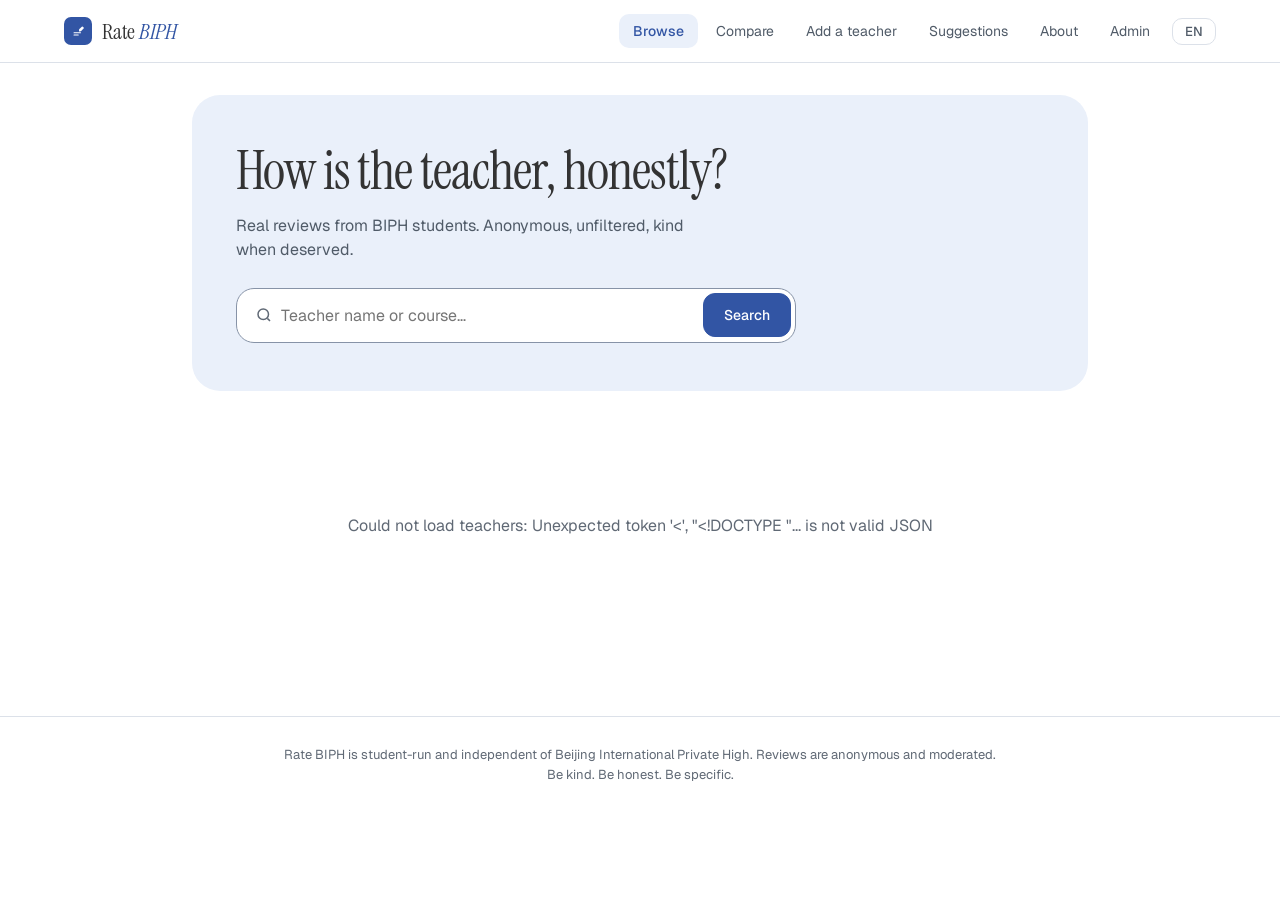
==== commit 19bc2ec9: "Polish BIPH interface and keyboard rating controls" ====
--- a/frontend/index.html
+++ b/frontend/index.html
@@ -3,8 +3,9 @@
 <head>
   <meta charset="utf-8" />
   <meta name="viewport" content="width=device-width, initial-scale=1" />
-  <title>Rate BIPH — anonymous teacher reviews</title>
-  <link rel="stylesheet" href="styles.css?v=search-cleanup-20261022" />
+  <meta name="description" content="Find BIPH teachers, compare courses, and read anonymous student reviews." />
+  <title>Rate BIPH: anonymous teacher reviews</title>
+  <link rel="stylesheet" href="styles.css?v=hallmark-polish-20261025" />
   <script src="config.js?v=22926e5"></script>
 </head>
 <body data-page="home">
@@ -23,14 +24,14 @@
         <span class="hero__shape hero__shape--8"></span>
       </div>
       <div class="hero__inner">
-        <h1 class="hero__title serif" data-i18n-html="home.hero.titleHtml">How is the teacher, <em>honestly</em>?</h1>
+        <h1 class="hero__title serif" data-i18n-html="home.hero.titleHtml">How is the teacher, honestly?</h1>
         <p class="hero__subtitle" data-i18n="home.hero.subtitle">Real reviews from BIPH students. Anonymous, unfiltered, kind when deserved.</p>
         <form class="searchbar" id="searchForm">
-          <svg width="18" height="18" viewBox="0 0 24 24" fill="none" stroke="var(--ink-mute)" stroke-width="2">
+          <svg width="18" height="18" viewBox="0 0 24 24" fill="none" stroke="var(--ink-mute)" stroke-width="2" aria-hidden="true">
             <circle cx="11" cy="11" r="7"/><path d="M20 20l-3.5-3.5"/>
           </svg>
-          <input id="q" data-i18n-placeholder="home.search.placeholder" placeholder="Teacher name…" autocomplete="off" />
-          <button class="btn btn--primary" type="submit" data-i18n="home.search.go">Go</button>
+          <input id="q" aria-label="Teacher name or course" data-i18n-aria-label="home.search.placeholder" data-i18n-placeholder="home.search.placeholder" placeholder="Teacher name or course…" autocomplete="off" />
+          <button class="btn btn--primary" type="submit" data-i18n="home.search.go">Search</button>
         </form>
       </div>
     </section>
@@ -38,12 +39,12 @@
     <div class="chips" id="chips"></div>
 
     <div id="grid" class="grid"></div>
-    <div id="empty" class="empty" hidden data-i18n-html="home.empty.html">No teachers match that search. <a href="submit.html">Add one →</a></div>
+    <div id="empty" class="empty" hidden data-i18n-html="home.empty.html">No teachers match that search. <a href="submit.html">Add a teacher</a></div>
     <div id="loading" class="loading" data-i18n="home.loading">Loading teachers…</div>
   </main>
 
   <div data-footer></div>
-  <script src="app.js?v=search-cleanup-20261022"></script>
+  <script src="app.js?v=hallmark-polish-20261025"></script>
   <script>
   (function () {
     const qInput = document.getElementById('q');
@@ -115,9 +116,7 @@
         const card = document.createElement('a');
         card.className = 'card';
         card.href = `teacher.html?id=${encodeURIComponent(t.id)}`;
-        // Expose the teacher's avatar color as --aura so hover/focus-visible
-        // can render a card-specific drop shadow + border. Each teacher ends
-        // up with its own "aura" on the roster.
+        // Preserve the existing avatar-color custom property for each roster card.
         card.style.setProperty('--aura', RB.avatarColor(t.name));
         const avg = t.avg_rating;
         const firstCourse = (t.courses && t.courses.length) ? t.courses[0] : null;
@@ -174,280 +173,6 @@
   })();
   </script>
 
-  <!-- ——— Star canvas (home page only, per handoff 3 spec).
-       Full-page falling stars in the outer margins, attraction + constellation
-       lines toward cursor/finger, amber cursor-crown. Single RAF, no per-frame
-       DOM. Respects prefers-reduced-motion; runs on both pointer and touch. -->
-  <script>
-  (function () {
-    if (window.matchMedia && window.matchMedia('(prefers-reduced-motion: reduce)').matches) return;
 
-    var canvas = document.createElement('canvas');
-    canvas.className = 'rb-star-canvas';
-    document.body.appendChild(canvas);
-    var ctx = canvas.getContext('2d');
-
-    var STAR_PATH = new Path2D('M12 2l2.95 5.98 6.6.96-4.78 4.66 1.13 6.57L12 17.58l-5.9 3.1 1.13-6.58L2.45 9.44l6.6-.96L12 2z');
-    var HUES = ['#3255a4', '#6c87bd', '#8793a7'];
-    var LINE_COL = '#3255a4';
-
-    function drawStar(x, y, size, rot, color, alpha) {
-      ctx.save();
-      ctx.translate(x, y); ctx.rotate(rot);
-      var s = size / 24; ctx.scale(s, s); ctx.translate(-12, -12);
-      ctx.fillStyle = color; ctx.globalAlpha = alpha;
-      ctx.fill(STAR_PATH);
-      ctx.restore();
-    }
-
-    var W, H;
-    function resize() {
-      W = window.innerWidth; H = window.innerHeight;
-      var dpr = Math.min(window.devicePixelRatio || 1, 2);
-      canvas.width = W * dpr; canvas.height = H * dpr;
-      canvas.style.width = W + 'px'; canvas.style.height = H + 'px';
-      ctx.setTransform(dpr, 0, 0, dpr, 0, 0);
-    }
-    resize();
-    window.addEventListener('resize', resize);
-
-    var mouse = { x: -9999, y: -9999, inside: false };
-    window.addEventListener('mousemove', function (e) {
-      mouse.x = e.clientX; mouse.y = e.clientY; mouse.inside = true;
-    });
-    window.addEventListener('mouseout', function (e) {
-      if (!e.relatedTarget) { mouse.inside = false; mouse.x = mouse.y = -9999; }
-    });
-    // Touch support — finger acts as cursor while pressed
-    function onTouch(e) {
-      if (e.touches && e.touches.length) {
-        var t = e.touches[0];
-        mouse.x = t.clientX; mouse.y = t.clientY; mouse.inside = true;
-      }
-    }
-    function onTouchEnd() { mouse.inside = false; mouse.x = mouse.y = -9999; }
-    window.addEventListener('touchstart',  onTouch,    { passive: true });
-    window.addEventListener('touchmove',   onTouch,    { passive: true });
-    window.addEventListener('touchend',    onTouchEnd, { passive: true });
-    window.addEventListener('touchcancel', onTouchEnd, { passive: true });
-
-    // Desktop/tablet: ~2.25x the handoff baseline (32/63/24444).
-    // Mobile (≤640, matching styles.css breakpoint): ~1.5x the baseline
-    // (21/42/36667) so the narrow viewport fills without crowding.
-    var isMobile = W <= 640;
-    var target = isMobile
-      ? Math.max(21, Math.min(42, Math.round(W * H / 36667)))
-      : Math.max(32, Math.min(63, Math.round(W * H / 24444)));
-
-    function makeFaller(top) {
-      var side = Math.random() < 0.5 ? 'L' : 'R';
-      var margin = W * (1 / 8);
-      var x = side === 'L' ? Math.random() * margin : W - Math.random() * margin;
-      return {
-        x: x,
-        y: top ? -20 - Math.random() * 60 : Math.random() * H,
-        vx: 0, vy: 18 + Math.random() * 20,
-        size: 10 + Math.random() * 12,
-        rot: Math.random() * Math.PI * 2,
-        vrot: (Math.random() - 0.5) * 1.2,
-        alpha: 0.22 + Math.random() * 0.30,
-        color: HUES[Math.floor(Math.random() * HUES.length)],
-      };
-    }
-
-    var ATTR_R = 220, LINE_R = 180;
-    var stars = [];
-    var last = performance.now();
-
-    // Stars must not enter the central content column (search bar, cards).
-    // We compute the no-fly zone from the actual <main.container> rect each
-    // frame so it tracks scroll, resize, and any layout the CSS does on home.
-    // ZONE_PAD adds a small breathing gap so stars halt just before the
-    // content edge instead of clipping it.
-    var mainEl = document.querySelector('main.container');
-    var ZONE_PAD = 12;
-    function getZone() {
-      if (!mainEl) return null;
-      var r = mainEl.getBoundingClientRect();
-      // Ignore degenerate / off-screen rects (pre-layout, hidden tab, etc.)
-      if (r.width < 40 || r.height < 40) return null;
-      return {
-        left:   r.left   - ZONE_PAD,
-        right:  r.right  + ZONE_PAD,
-        top:    r.top    - ZONE_PAD,
-        bottom: r.bottom + ZONE_PAD,
-      };
-    }
-
-    // How long a star must sit pinned to the zone boundary before it starts
-    // fading out. Without this, attracted stars pile up against the edge and
-    // crowd it as more keep falling. Recycle keeps the population fresh.
-    var STUCK_BEFORE_FADE = 3.0;     // seconds
-    var FADE_RATE = 0.6;             // alpha per second
-
-    function loop(now) {
-      var dt = Math.min((now - last) / 1000, 0.05); last = now;
-      while (stars.length < target) stars.push(makeFaller(stars.length > target * 0.4));
-
-      var zone = getZone();
-
-      ctx.clearRect(0, 0, W, H);
-
-      for (var i = 0; i < stars.length; i++) {
-        var s = stars[i];
-        if (mouse.inside) {
-          var dx = mouse.x - s.x, dy = mouse.y - s.y;
-          var d = Math.hypot(dx, dy);
-          if (d < ATTR_R) {
-            var f = (1 - d / ATTR_R) * 140;
-            s.vx += (dx / (d + 0.1)) * f * dt;
-            s.vy += (dy / (d + 0.1)) * f * dt - 50 * dt;
-          }
-        }
-        s.vy += 22 * dt; s.vx *= 0.95;
-
-        var nx = s.x + s.vx * dt * 8;
-        var ny = s.y + s.vy * dt * 2.5;
-
-        // No-fly zone clamp. If the star's next position would land inside
-        // the central content rect, snap it back to the nearest edge and
-        // zero the offending velocity component so it pins at the boundary
-        // instead of jittering through it.
-        var blocked = false;
-        if (zone && nx > zone.left && nx < zone.right && ny > zone.top && ny < zone.bottom) {
-          var dl = nx - zone.left;
-          var dr = zone.right - nx;
-          var dT = ny - zone.top;
-          var dB = zone.bottom - ny;
-          var minE = Math.min(dl, dr, dT, dB);
-          if (minE === dl)      { nx = zone.left;   if (s.vx > 0) s.vx = 0; }
-          else if (minE === dr) { nx = zone.right;  if (s.vx < 0) s.vx = 0; }
-          else if (minE === dT) { ny = zone.top;    if (s.vy > 0) s.vy = 0; }
-          else                  { ny = zone.bottom; if (s.vy < 0) s.vy = 0; }
-          blocked = true;
-        }
-
-        s.x = nx;
-        s.y = ny;
-        s.rot += s.vrot * dt;
-
-        // Stuck-at-boundary fade: after STUCK_BEFORE_FADE seconds against
-        // the wall, alpha bleeds down so the star recycles. Free movement
-        // resets the timer.
-        if (blocked) {
-          s.stuckTime = (s.stuckTime || 0) + dt;
-          if (s.stuckTime > STUCK_BEFORE_FADE) {
-            s.alpha -= FADE_RATE * dt;
-          }
-        } else {
-          s.stuckTime = 0;
-        }
-
-        if (s.y > H + 30 || s.x < -40 || s.x > W + 40 || s.alpha <= 0.02) {
-          Object.assign(s, makeFaller(true));
-          s.stuckTime = 0;
-        }
-      }
-
-      if (mouse.inside) {
-        var near = stars
-          .map(function (s) { return { s: s, d: Math.hypot(s.x - mouse.x, s.y - mouse.y) }; })
-          .filter(function (p) { return p.d < LINE_R; })
-          .sort(function (a, b) { return a.d - b.d; })
-          .slice(0, 6);
-        ctx.strokeStyle = LINE_COL; ctx.lineWidth = 1;
-        for (var j = 0; j < near.length; j++) {
-          ctx.globalAlpha = (1 - near[j].d / LINE_R) * 0.6;
-          ctx.beginPath();
-          ctx.moveTo(mouse.x, mouse.y);
-          ctx.lineTo(near[j].s.x, near[j].s.y);
-          ctx.stroke();
-        }
-        ctx.globalAlpha = 1;
-        var grad = ctx.createRadialGradient(mouse.x, mouse.y, 0, mouse.x, mouse.y, 36);
-        grad.addColorStop(0, 'rgba(50, 85, 164, 0.30)');
-        grad.addColorStop(1, 'rgba(50, 85, 164, 0)');
-        ctx.fillStyle = grad;
-        ctx.beginPath(); ctx.arc(mouse.x, mouse.y, 36, 0, Math.PI * 2); ctx.fill();
-      }
-
-      for (var k = 0; k < stars.length; k++) {
-        var sk = stars[k];
-        drawStar(sk.x, sk.y, sk.size, sk.rot, sk.color, sk.alpha);
-      }
-      if (mouse.inside) drawStar(mouse.x, mouse.y, 16, now / 500, '#3255a4', 0.85);
-
-      requestAnimationFrame(loop);
-    }
-    requestAnimationFrame(loop);
-  })();
-  </script>
-
-  <!-- ——— Cursor hint (desktop only). Fades once the cursor reaches the hint
-       box (+60px grace) OR after 14s. Hidden on touch + reduced-motion. -->
-  <script>
-  (function () {
-    if (!window.matchMedia) return;
-    if (window.matchMedia('(hover: none)').matches) return;
-    if (window.matchMedia('(prefers-reduced-motion: reduce)').matches) return;
-
-    var wrap = document.createElement('div');
-    wrap.setAttribute('aria-hidden', 'true');
-    wrap.style.cssText = [
-      'position:fixed',
-      'right:clamp(16px,4vw,52px)',
-      'top:50%',
-      'transform:translateY(-50%) translateX(0)',
-      'opacity:1',
-      'transition:opacity 0.6s ease,transform 0.6s ease',
-      'pointer-events:none',
-      'z-index:50',
-      'display:flex',
-      'flex-direction:column',
-      'align-items:center',
-      'gap:10px',
-    ].join(';');
-    wrap.innerHTML = [
-      '<div style="position:relative;width:56px;height:56px">',
-      '  <div class="rb-cursor-orbit" style="position:absolute;inset:0;border:1.5px dashed var(--accent);border-radius:50%;opacity:0.45"></div>',
-      '  <div class="rb-cursor-dot"   style="position:absolute;width:8px;height:8px;border-radius:50%;background:var(--accent);top:50%;left:50%;margin-left:-4px;margin-top:-4px"></div>',
-      '  <svg width="22" height="22" viewBox="0 0 24 24" style="position:absolute;top:50%;left:50%;transform:translate(-40%,-40%);color:var(--accent-ink)">',
-      '    <path d="M4 3l7 17 2.5-6.5L20 11z" fill="currentColor"/>',
-      '  </svg>',
-      '</div>',
-      // The hint is injected after DOMContentLoaded, so applyI18n() has
-      // already run. Set the translated text directly via RB.t().
-      '<div class="serif" data-i18n="home.cursorHint" style="font-style:italic;color:var(--accent-ink);font-size:15px;white-space:nowrap;letter-spacing:-0.005em">' + (window.RB ? RB.t('home.cursorHint') : 'drag your cursor') + '</div>',
-      '<svg width="16" height="24" viewBox="0 0 16 24" style="color:var(--accent-ink);opacity:0.6">',
-      '  <path d="M8 2v18M2 14l6 6 6-6" fill="none" stroke="currentColor" stroke-width="1.5" stroke-linecap="round" stroke-linejoin="round"/>',
-      '</svg>',
-    ].join('');
-    document.body.appendChild(wrap);
-
-    var GRACE = 60;
-    var fired = false;
-    function fadeOut() {
-      if (fired) return;
-      fired = true;
-      wrap.style.opacity = '0';
-      wrap.style.transform = 'translateY(-50%) translateX(20px)';
-      window.removeEventListener('mousemove', onMove);
-      clearTimeout(timer);
-      // Remove from DOM after the fade completes so it can't intercept anything.
-      setTimeout(function () { wrap.remove(); }, 700);
-    }
-    function onMove(e) {
-      var r = wrap.getBoundingClientRect();
-      if (
-        e.clientX >= r.left  - GRACE &&
-        e.clientX <= r.right + GRACE &&
-        e.clientY >= r.top   - GRACE &&
-        e.clientY <= r.bottom + GRACE
-      ) fadeOut();
-    }
-    window.addEventListener('mousemove', onMove);
-    var timer = setTimeout(fadeOut, 14000);
-  })();
-  </script>
 </body>
 </html>
--- a/frontend/styles.css
+++ b/frontend/styles.css
@@ -1,3 +1,9 @@
+/* Hallmark · v2.0.0 · checked: ratebiph.com · built: the project · redesign: polish · scope: app · genre: editorial · theme: BIPH brand · surface: absolute · posture: Restrained · nav: existing inline links and mobile menu · footer: student-run disclosure */
+/* Hallmark · pre-emit critique: P4 H4 E4 S4 R4 V3 · weakest: R, cursor effects and floating shapes competed with the teacher search; removed ornamental movement while preserving the roster layout */
+/* Hallmark · waive 7b · surface: absolute; blue text and controls retain readable contrast · The user chose BASIS BIPH white paper for this teacher roster, so the existing white brand surface is preserved */
+/* Hallmark · dropped ambient canvas and cursor hint · craft section 5 rejects cursor followers and unpausable ornamental loops; search and review handlers remain */
+/* Hallmark · reworded "Why this exists." to "About Rate BIPH" · gate 54 replaces the ornamental lead-in with a direct page heading */
+/* Hallmark · answered F7 · Existing teacher cards, form panels and review panels retain their layout and containment during this polish */
 @import url('https://fonts.googleapis.com/css2?family=Instrument+Serif:ital@0;1&family=Geist:wght@300;400;500;600;700&display=swap');
 
 :root {
@@ -16,6 +22,24 @@
   --accent-2: #6c87bd;
   --star: #3255a4;
   --error: #ac3f39;
+  --on-accent: #ffffff;
+  --color-accent-ink: var(--on-accent);
+  --focus: #3255a4;
+  --field-edge: #8793a7;
+  --accent-rule: rgb(50 85 164 / 0.35);
+  --print-rule: #bbbbbb;
+  --wta-yes-bg: oklch(0.92 0.06 145);
+  --wta-yes-ink: oklch(0.32 0.08 145);
+  --wta-no-bg: oklch(0.93 0.04 30);
+  --wta-no-ink: oklch(0.42 0.10 30);
+  --avatar-1: #cddaf2;
+  --avatar-2: #dce5f5;
+  --avatar-3: #e4ebf7;
+  --avatar-4: #d6dfe9;
+  --avatar-5: #e7edf4;
+  --avatar-6: #c6d6ef;
+  --avatar-7: #dae3f0;
+  --avatar-8: #d2e0f3;
 
   --radius-sm: 10px;
   --radius: 18px;
@@ -31,9 +55,10 @@
 }
 
 *, *::before, *::after { box-sizing: border-box; }
-html, body { margin: 0; padding: 0; }
+html, body { margin: 0; padding: 0; overflow-x: clip; }
 body {
   font-family: var(--font-sans);
+  font-synthesis: none;
   color: var(--ink);
   background: var(--bg);
   -webkit-font-smoothing: antialiased;
@@ -41,17 +66,15 @@
   min-height: 100vh;
 }
 a { color: inherit; }
-button { font-family: inherit; cursor: pointer; }
-input, textarea, select { font-family: inherit; color: var(--ink); }
+button { font-family: var(--font-sans); cursor: pointer; }
+input, textarea, select { font-family: var(--font-sans); color: var(--ink); }
 
 .serif { font-family: var(--font-serif); font-weight: 400; letter-spacing: -0.01em; }
 
 /* ——— Top nav */
 .topnav {
   position: sticky; top: 0; z-index: 10;
-  background: rgb(255 255 255 / 0.85);
-  backdrop-filter: blur(12px);
-  -webkit-backdrop-filter: blur(12px);
+  background: var(--bg);
   border-bottom: 1px solid var(--line);
 }
 .topnav__inner {
@@ -144,8 +167,8 @@
 /* ——— Page heading block (submit, admin) */
 .eyebrow {
   font-size: 12px;
-  letter-spacing: 0.12em;
-  text-transform: uppercase;
+  letter-spacing: 0;
+  text-transform: none;
   color: var(--ink-mute);
   font-weight: 500;
   margin-bottom: 10px;
@@ -157,7 +180,7 @@
   letter-spacing: -0.02em;
   margin: 0 0 14px;
 }
-.page-title em { color: var(--accent-ink); font-style: italic; }
+.page-title em { color: inherit; font-style: normal; }
 .page-lede {
   font-size: 16px;
   color: var(--ink-soft);
@@ -176,113 +199,7 @@
   overflow: hidden;
 }
 
-/* Floating decorative shapes — drift gently behind the hero copy */
-.hero__shapes {
-  position: absolute; inset: 0;
-  pointer-events: none;
-  overflow: hidden;
-  border-radius: inherit;
-}
-.hero__shape {
-  position: absolute;
-  border-radius: 50%;
-  will-change: transform;
-}
-/* Big blue circle, right side */
-.hero__shape--1 {
-  right: -60px; top: -40px;
-  width: 280px; height: 280px;
-  background: rgb(108 135 189 / 0.20);
-  animation: heroDrift1 6s ease-in-out infinite;
-}
-/* Pale blue large circle, bottom right */
-.hero__shape--2 {
-  right: 40px; bottom: -90px;
-  width: 200px; height: 200px;
-  background: rgb(170 187 224 / 0.35);
-  animation: heroDrift2 7s ease-in-out infinite;
-}
-/* Pale blue circle, bottom left */
-.hero__shape--3 {
-  left: -50px; bottom: -40px;
-  width: 170px; height: 170px;
-  background: rgb(108 135 189 / 0.15);
-  animation: heroDrift3 8s ease-in-out infinite;
-}
-/* Rounded square, upper right */
-.hero__shape--4 {
-  right: 260px; top: 30px;
-  width: 54px; height: 54px;
-  border-radius: 16px;
-  background: rgb(170 187 224 / 0.35);
-  animation: heroDrift4 5s ease-in-out infinite;
-}
-/* Small blue dot, right mid */
-.hero__shape--5 {
-  right: 150px; top: 190px;
-  width: 18px; height: 18px;
-  background: rgb(50 85 164 / 0.55);
-  animation: heroDrift5 4s ease-in-out infinite;
-}
-/* Small slate-blue dot, top center-right */
-.hero__shape--6 {
-  right: 520px; top: 70px;
-  width: 14px; height: 14px;
-  background: rgb(108 135 189 / 0.55);
-  animation: heroDrift6 4.5s ease-in-out infinite;
-}
-/* Small blue half-disc, bottom center */
-.hero__shape--7 {
-  left: 45%; bottom: -30px;
-  width: 64px; height: 64px;
-  background: rgb(108 135 189 / 0.20);
-  animation: heroDrift7 6s ease-in-out infinite;
-}
-/* Tiny blue dot, bottom right mid */
-.hero__shape--8 {
-  right: 200px; bottom: 80px;
-  width: 10px; height: 10px;
-  background: rgb(50 85 164 / 0.6);
-  animation: heroDrift8 3s ease-in-out infinite;
-}
-
-/* Bigger travel distances now that the cycles are shorter — motion is actually visible */
-@keyframes heroDrift1 {
-  0%, 100% { transform: translate(0, 0) scale(1); }
-  50%      { transform: translate(-28px, 34px) scale(1.06); }
-}
-@keyframes heroDrift2 {
-  0%, 100% { transform: translate(0, 0) scale(1); }
-  50%      { transform: translate(32px, -22px) scale(0.95); }
-}
-@keyframes heroDrift3 {
-  0%, 100% { transform: translate(0, 0) scale(1); }
-  50%      { transform: translate(34px, -26px) scale(1.07); }
-}
-@keyframes heroDrift4 {
-  0%, 100% { transform: translate(0, 0) rotate(0deg); }
-  50%      { transform: translate(-22px, 26px) rotate(28deg); }
-}
-@keyframes heroDrift5 {
-  0%, 100% { transform: translate(0, 0); }
-  50%      { transform: translate(20px, -30px); }
-}
-@keyframes heroDrift6 {
-  0%, 100% { transform: translate(0, 0); }
-  50%      { transform: translate(-18px, 24px); }
-}
-@keyframes heroDrift7 {
-  0%, 100% { transform: translate(0, 0); }
-  50%      { transform: translate(-28px, -22px); }
-}
-@keyframes heroDrift8 {
-  0%, 100% { transform: translate(0, 0); }
-  50%      { transform: translate(22px, -26px); }
-}
-/* We intentionally animate on mobile too — the floating shapes are purely decorative
-   and users who really need reduced motion can still read everything. The old
-   prefers-reduced-motion disable was catching iOS Low Power Mode and killing the
-   animation on phones even when the user wanted to see it. */
+.hero__shapes { display: none; }
 
 .hero__inner { position: relative; z-index: 1; }
 .hero__title {
@@ -292,9 +209,7 @@
   line-height: 1.05;
   letter-spacing: -0.02em;
 }
-.hero__title em {
-  color: var(--accent-ink); font-style: italic;
-}
+.hero__title em { color: inherit; font-style: normal; }
 .hero__subtitle {
   margin-top: 14px; font-size: 16px; color: var(--ink-soft); max-width: 500px; line-height: 1.5;
 }
@@ -330,7 +245,7 @@
   font-size: 13px;
   font-weight: 500;
   cursor: pointer;
-  transition: all 0.15s ease;
+  transition: background-color 0.15s ease, color 0.15s ease, border-color 0.15s ease;
   white-space: nowrap;
 }
 .chip:hover { border-color: var(--line-strong); }
@@ -346,7 +261,7 @@
    it flex to 4+ columns on wide monitors makes the page feel stretched. */
 .grid {
   display: grid;
-  grid-template-columns: repeat(3, 1fr);
+  grid-template-columns: repeat(3, minmax(0, 1fr));
   gap: 16px;
 }
 .card {
@@ -362,22 +277,18 @@
      Falls back to the neutral line color so cards without a set --aura still have a
      readable hover state. */
   --aura: var(--line-strong);
-  transition: transform 0.15s ease, box-shadow 0.15s ease, border-color 0.15s ease;
+  transition: border-color 0.15s ease;
 }
 /* Hover aura — only on pointing devices so touchscreens don't get stuck-hover state */
 @media (hover: hover) {
   .card:hover {
-    transform: translateY(-3px);
-    box-shadow: 0 14px 42px color-mix(in oklch, var(--aura) 70%, transparent);
-    border-color: var(--aura);
+    border-color: var(--accent);
   }
 }
 /* Keyboard parity — tabbing through cards should feel like hovering */
 .card:focus-visible {
-  outline: none;
-  transform: translateY(-3px);
-  box-shadow: 0 14px 42px color-mix(in oklch, var(--aura) 70%, transparent);
-  border-color: var(--aura);
+  outline: 2px solid var(--focus);
+  outline-offset: 3px;
 }
 .card__top {
   display: flex; align-items: center; justify-content: space-between;
@@ -407,8 +318,8 @@
   font-size: 12px;
   color: var(--ink-mute);
   margin-top: 4px;
-  text-transform: uppercase;
-  letter-spacing: 0.04em;
+  text-transform: none;
+  letter-spacing: 0;
 }
 .card__foot {
   margin-top: auto;
@@ -452,7 +363,7 @@
 }
 .profile-hero__subject {
   font-size: 12px; color: var(--ink-mute);
-  text-transform: uppercase; letter-spacing: 0.08em;
+  text-transform: none; letter-spacing: 0;
 }
 .profile-hero__courses {
   font-size: 13px; color: var(--ink-soft); margin-top: 2px;
@@ -465,7 +376,7 @@
   font-size: 13px;
   color: var(--accent-ink);
   text-decoration: underline;
-  text-decoration-color: rgb(50 85 164 / 0.35);
+  text-decoration-color: var(--accent-rule);
   text-underline-offset: 3px;
   cursor: pointer;
 }
@@ -488,9 +399,9 @@
   color: var(--ink);
   outline: none;
 }
-.profile-hero__courses-input:focus {
-  border-color: var(--accent-ink);
-  box-shadow: 0 0 0 3px rgb(50 85 164 / 0.18);
+.profile-hero__courses-input:focus-visible {
+  outline: 2px solid var(--focus);
+  outline-offset: 2px;
 }
 .profile-hero__courses-note {
   flex: 1 0 100%;
@@ -554,11 +465,11 @@
   padding: 20px 24px;
   margin-bottom: 40px;
   display: grid;
-  grid-template-columns: 1fr 1fr;
+  grid-template-columns: repeat(2, minmax(0, 1fr));
   gap: 32px;
 }
 .stats-block__left { min-width: 0; }
-.stats-block h3 {
+.stats-block h2 {
   font-family: var(--font-serif);
   font-size: 20px;
   margin: 0 0 14px;
@@ -578,7 +489,7 @@
 }
 .distrow__fill {
   height: 100%; background: var(--accent); border-radius: 4px;
-  transition: width 0.4s ease;
+
 }
 .distrow__count { color: var(--ink-mute); text-align: right; }
 
@@ -605,7 +516,7 @@
 /* ——— Review form panel */
 .panel-accent {
   background: var(--accent-bg);
-  border: 1px solid rgb(50 85 164 / 0.3);
+  border: 1px solid var(--accent-rule);
   border-radius: var(--radius-lg);
   padding: 32px;
   margin-bottom: 40px;
@@ -695,7 +606,7 @@
   outline: none;
   min-height: 120px;
 }
-.textarea:focus { border-color: var(--accent); }
+.textarea:focus-visible { outline: 2px solid var(--focus); outline-offset: 2px; }
 
 .form-foot {
   display: flex; justify-content: space-between; align-items: center;
@@ -720,8 +631,8 @@
 }
 .btn:active { transform: translateY(1px); }
 .btn:disabled { opacity: 0.5; cursor: not-allowed; }
-.btn--primary { background: var(--accent); color: #ffffff; border-color: var(--accent); }
-.btn--accent { background: var(--accent); color: #ffffff; border-color: var(--accent); }
+.btn--primary { background: var(--accent); color: var(--on-accent); border-color: var(--accent); }
+.btn--accent { background: var(--accent); color: var(--on-accent); border-color: var(--accent); }
 .btn--ghost { background: transparent; color: var(--ink); border-color: var(--line-strong); }
 .btn--lg { padding: 14px 24px; font-size: 15px; border-radius: 14px; }
 .btn--sm { padding: 8px 14px; font-size: 13px; border-radius: 10px; }
@@ -827,8 +738,8 @@
   margin-top: 8px;
   padding: 14px 16px;
   background: var(--bg-card);
-  border-left: 3px solid var(--accent);
-  border-radius: 0 10px 10px 0;
+  border: 1px solid var(--line);
+  border-radius: var(--radius-sm);
   color: var(--ink);
   font-style: italic;
   line-height: 1.5;
@@ -837,7 +748,7 @@
 .review-notice__revoke {
   margin-top: 16px;
   padding-top: 14px;
-  border-top: 1px dashed rgb(50 85 164 / 0.3);
+  border-top: 1px dashed var(--accent-rule);
   display: flex;
   align-items: center;
   gap: 12px;
@@ -877,7 +788,7 @@
   font-size: 15px;
   outline: none;
 }
-.input:focus { border-color: var(--accent); }
+.input:focus-visible { outline: 2px solid var(--focus); outline-offset: 2px; }
 
 .form-actions {
   display: flex; gap: 10px; flex-wrap: wrap;
@@ -976,7 +887,7 @@
   border: none;
   border-bottom: 2px solid transparent;
   padding: 12px 16px;
-  font-family: inherit;
+  font-family: var(--font-sans);
   font-size: 14px;
   color: var(--ink-soft);
   cursor: pointer;
@@ -1047,7 +958,7 @@
   border: 1px solid transparent;
   border-radius: 6px;
   padding: 4px 6px;
-  font-family: inherit;
+  font-family: var(--font-sans);
   width: 100%;
   outline: none;
   transition: background 0.12s ease, border-color 0.12s ease;
@@ -1122,8 +1033,8 @@
   font-size: 12px;
   color: var(--ink-mute);
   margin-top: 4px;
-  text-transform: uppercase;
-  letter-spacing: 0.04em;
+  text-transform: none;
+  letter-spacing: 0;
 }
 .admin-tools-teacher__chev {
   font-size: 20px;
@@ -1162,8 +1073,8 @@
   font-size: 12px;
   color: var(--ink-mute);
   margin-top: 2px;
-  text-transform: uppercase;
-  letter-spacing: 0.04em;
+  text-transform: none;
+  letter-spacing: 0;
 }
 .admin-review__hidden-tag {
   color: var(--accent);
@@ -1214,7 +1125,7 @@
 .admin-sub__name { font-family: var(--font-serif); font-size: 22px; line-height: 1.15; }
 .admin-sub__subject {
   font-size: 12px; color: var(--ink-mute); margin-top: 4px;
-  text-transform: uppercase; letter-spacing: 0.04em;
+  text-transform: none; letter-spacing: 0;
 }
 .admin-sub__actions { display: flex; gap: 8px; }
 
@@ -1277,8 +1188,8 @@
 .ranking-row__sub {
   font-size: 12px;
   color: var(--ink-mute);
-  text-transform: uppercase;
-  letter-spacing: 0.04em;
+  text-transform: none;
+  letter-spacing: 0;
 }
 .ranking-row__courses {
   text-transform: none;
@@ -1301,7 +1212,7 @@
   font-size: 11px;
   color: var(--ink-mute);
   margin-top: 4px;
-  letter-spacing: 0.04em;
+  letter-spacing: 0;
 }
 
 .admin-sug {
@@ -1318,8 +1229,8 @@
 }
 .admin-sug__state {
   font-size: 11px;
-  letter-spacing: 0.05em;
-  text-transform: uppercase;
+  letter-spacing: 0;
+  text-transform: none;
   padding: 3px 10px;
   border-radius: var(--radius-pill);
   background: var(--bg-sunken);
@@ -1348,7 +1259,7 @@
 /* ——— Compare page (two-teacher side-by-side) */
 .compare-pickers {
   display: grid;
-  grid-template-columns: 1fr 1fr;
+  grid-template-columns: repeat(2, minmax(0, 1fr));
   gap: 16px;
   margin-bottom: 32px;
 }
@@ -1366,7 +1277,7 @@
   border-radius: var(--radius-sm);
   font-size: 15px;
   color: var(--ink);
-  font-family: inherit;
+  font-family: var(--font-sans);
   appearance: none;
   background-image: url("data:image/svg+xml;utf8,<svg xmlns='http://www.w3.org/2000/svg' width='12' height='8' viewBox='0 0 12 8' fill='none'><path d='M1 1l5 5 5-5' stroke='%23999' stroke-width='1.5' stroke-linecap='round' stroke-linejoin='round'/></svg>");
   background-repeat: no-repeat;
@@ -1388,7 +1299,7 @@
 }
 .compare-grid {
   display: grid;
-  grid-template-columns: 1fr 1fr;
+  grid-template-columns: repeat(2, minmax(0, 1fr));
   gap: 16px;
   margin-bottom: 16px;
 }
@@ -1461,42 +1372,10 @@
 .compare-row__val--low  { color: var(--ink-mute); }
 
 @media (max-width: 640px) {
-  .compare-pickers { grid-template-columns: 1fr; }
-  .compare-grid    { grid-template-columns: 1fr; }
+  .compare-pickers { grid-template-columns: minmax(0, 1fr); }
+  .compare-grid    { grid-template-columns: minmax(0, 1fr); }
   .compare-row     { grid-template-columns: 1fr 1fr 1fr; padding: 12px 16px; gap: 8px; }
   .compare-row__val { font-size: 18px; }
-}
-
-/* ——— Star canvas (full-page falling stars + constellation + cursor crown)
-   Replaces the old .rb-trail DOM approach. One fixed <canvas> pinned to the
-   viewport, animation driven by a single RAF loop in index.html. Script mount
-   lives only on the home page; other pages never see the canvas. */
-.rb-star-canvas {
-  position: fixed;
-  inset: 0;
-  pointer-events: none;
-  z-index: 9999;
-}
-
-/* Cursor hint — decorative 'drag your cursor' cue on the Browse page right margin.
-   Hidden on touch + reduced-motion in JS (never attached). */
-@keyframes rb-cursor-pulse {
-  0%, 100% { transform: scale(1);    opacity: 0.45; }
-  50%      { transform: scale(1.08); opacity: 0.7; }
-}
-@keyframes rb-cursor-orbit {
-  from { transform: rotate(0deg)   translateX(20px); }
-  to   { transform: rotate(360deg) translateX(20px); }
-}
-.rb-cursor-orbit { animation: rb-cursor-pulse 2.4s ease-in-out infinite; }
-.rb-cursor-dot   { animation: rb-cursor-orbit 3s linear infinite; transform-origin: -18px 4px; }
-
-@media (prefers-reduced-motion: reduce) {
-  /* Belt-and-suspenders kill for the canvas. The JS also early-returns, but
-     if anyone ever re-enables it, the canvas still won't render. We do NOT
-     kill hero shape animations here — iOS Low Power Mode triggers
-     reduced-motion and users want the hero drift to keep going. */
-  .rb-star-canvas { display: none !important; }
 }
 
 /* ——— Mobile (≤640px, per handoff 3 spec §3) */
@@ -1515,25 +1394,16 @@
   .page-lede { font-size: 15px; }
   .form-card { padding: 24px 22px; }
 
-  /* Only shapes 1–3 on mobile — the rest clutter copy on a 375px viewport */
-  .hero__shape--1 { right: -60px; top: -50px;    width: 140px; height: 140px; }
-  .hero__shape--2 { right: -20px; bottom: -30px; width: 80px;  height: 80px; }
-  .hero__shape--3 { left: -24px;  bottom: 30px;  width: 56px;  height: 56px; }
-  .hero__shape--4,
-  .hero__shape--5,
-  .hero__shape--6,
-  .hero__shape--7,
-  .hero__shape--8 { display: none; }
 
   /* Single column grid on phones */
   .grid {
-    grid-template-columns: 1fr;
+    grid-template-columns: minmax(0, 1fr);
     gap: 12px;
   }
 
   /* Profile hero — single column, big rating becomes a header row */
   .profile-hero {
-    grid-template-columns: 1fr;
+    grid-template-columns: minmax(0, 1fr);
     gap: 22px;
     padding-bottom: 24px;
     margin-bottom: 28px;
@@ -1545,7 +1415,7 @@
 
   /* Hide just the 5-bar distribution histogram on mobile — too noisy on a phone.
      Keep the per-metric averages (__right) and let them take the full width. */
-  .stats-block { grid-template-columns: 1fr; gap: 0; padding: 16px 18px; }
+  .stats-block { grid-template-columns: minmax(0, 1fr); gap: 0; padding: 16px 18px; }
   .stats-block__left { display: none; }
   .stats-block__right { border-left: none; padding-left: 0; }
 
@@ -1687,12 +1557,12 @@
 /* Review-level badge: "would take again" / "wouldn't". Same .metric-badge
    base as the rating badges, recolored by intent. */
 .metric-badge--wta-yes {
-  background: oklch(0.92 0.06 145);
-  color: oklch(0.32 0.08 145);
+  background: var(--wta-yes-bg);
+  color: var(--wta-yes-ink);
 }
 .metric-badge--wta-no {
-  background: oklch(0.93 0.04 30);
-  color: oklch(0.42 0.10 30);
+  background: var(--wta-no-bg);
+  color: var(--wta-no-ink);
 }
 
 /* Home-page card: tiny "% would take again" line between subject and foot.
@@ -1703,3 +1573,56 @@
   margin-top: 6px;
   letter-spacing: -0.005em;
 }
+
+/* Hallmark polish: shared access and control states, with the existing layout. */
+h1, h2, .page-title, .hero__title, .profile-hero__name {
+  overflow-wrap: break-word;
+  min-width: 0;
+  text-wrap: balance;
+}
+p { text-wrap: pretty; }
+a, button, input, textarea, select, [tabindex] { -webkit-tap-highlight-color: transparent; }
+a:focus-visible, button:focus-visible, input:focus-visible,
+textarea:focus-visible, select:focus-visible, [tabindex]:focus-visible {
+  outline: 2px solid var(--focus);
+  outline-offset: 3px;
+}
+button, .btn, .topnav__link, .crumb { white-space: nowrap; }
+button:disabled, input:disabled, textarea:disabled, select:disabled,
+[aria-disabled="true"] { opacity: 0.55; cursor: not-allowed; }
+button[aria-busy="true"] { cursor: progress; }
+button:active:not(:disabled) { transform: translateY(1px); }
+.btn--primary:hover:not(:disabled), .btn--accent:hover:not(:disabled) { background: var(--ink); border-color: var(--ink); }
+.btn--ghost:hover:not(:disabled) { background: var(--bg-sunken); }
+.topnav__link:hover { background: var(--bg-sunken); }
+.searchbar { border: 1px solid var(--field-edge); box-shadow: none; }
+.searchbar input { min-width: 0; min-height: 44px; font-size: 16px; }
+.searchbar .btn { min-height: 44px; }
+.searchbar input:focus-visible { outline-offset: 0; border-radius: var(--radius-sm); }
+.input, .textarea, .compare-picker__select, .profile-hero__courses-input { border-color: var(--field-edge); caret-color: var(--accent); }
+.input, .textarea { font-size: 16px; }
+.chips { scrollbar-width: thin; scrollbar-color: var(--line-strong) var(--bg); }
+.chips::-webkit-scrollbar { display: block; height: 4px; }
+.chips::-webkit-scrollbar-thumb { background: var(--line-strong); border-radius: var(--radius-pill); }
+.chip { min-height: 36px; }
+.card__name { overflow-wrap: break-word; }
+.card__rating, .profile-hero__big, .metric__value, .compare-row__val { font-variant-numeric: tabular-nums; }
+.card__rating small, .metric-badge, .metric--wta .metric__note { font-size: 12px; }
+.review__body { font-size: 16px; }
+.field__hint, .form-foot__status, .form-status { min-height: 1lh; }
+::selection { color: var(--ink); background: var(--accent-bg); }
+html { scrollbar-color: var(--line-strong) var(--bg); }
+.star-button { appearance: none; border: 0; padding: 2px; background: transparent; color: var(--star); min-height: 36px; align-items: center; border-radius: 4px; }
+.star-button:focus-visible { outline-offset: 0; }
+@media (max-width: 640px) {
+  .hero__subtitle, .page-lede, .review__body { font-size: 16px; }
+  .topnav__toggle, .topnav__lang { min-height: 44px; }
+  .chip, .vote, .wta-chip, .star-button { min-height: 44px; }
+}
+@media (max-width: 360px) {
+  /* Keep all five rating buttons in view on narrow phones. */
+  .rating-row { grid-template-columns: minmax(0, 1fr); gap: 8px; }
+}
+@media (prefers-reduced-motion: reduce) {
+  *, *::before, *::after { animation: none !important; transition: none !important; scroll-behavior: auto !important; }
+}
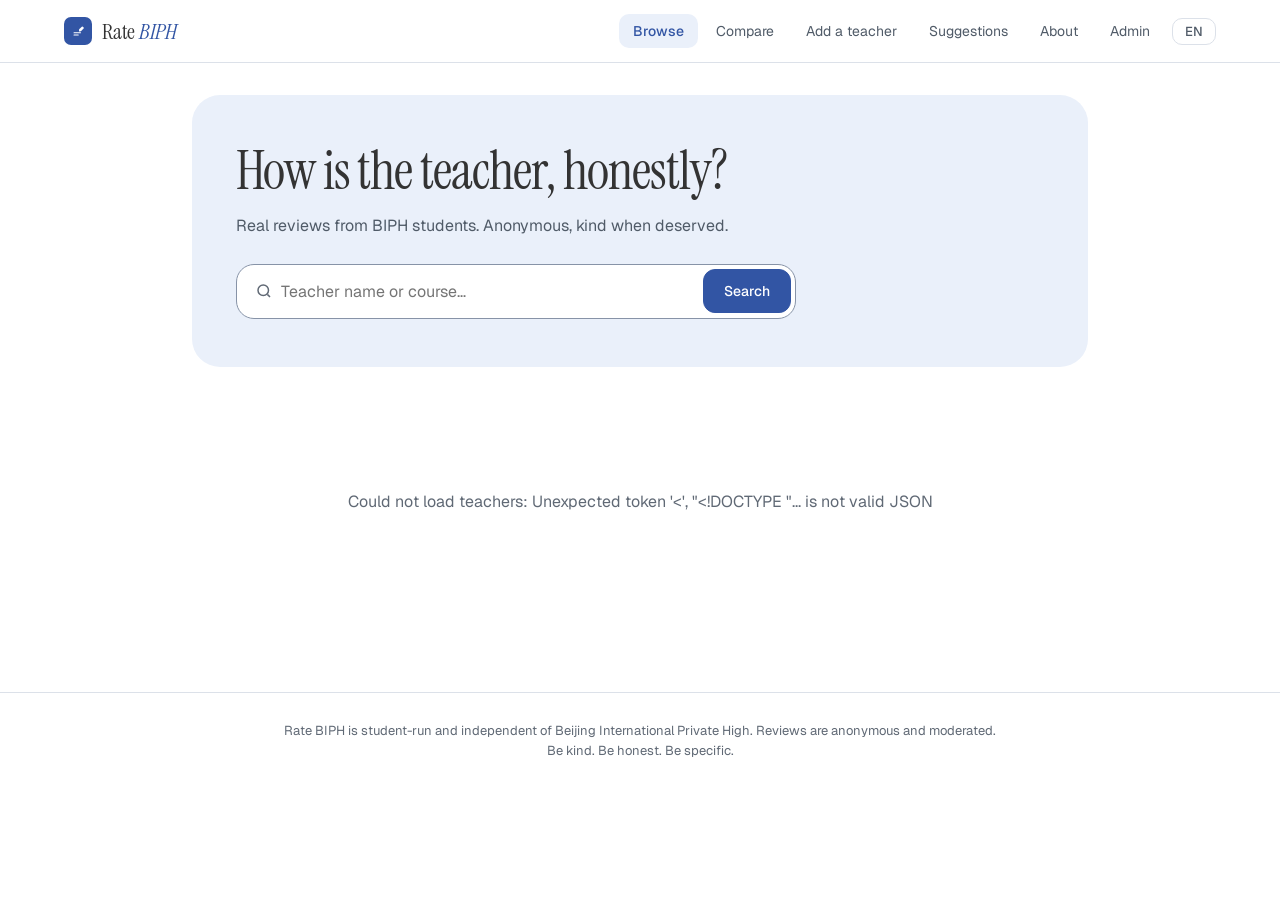
==== commit 48b0aef3: "Blur sensitive English and Chinese words without removing reviews" ====
--- a/frontend/index.html
+++ b/frontend/index.html
@@ -25,7 +25,7 @@
       </div>
       <div class="hero__inner">
         <h1 class="hero__title serif" data-i18n-html="home.hero.titleHtml">How is the teacher, honestly?</h1>
-        <p class="hero__subtitle" data-i18n="home.hero.subtitle">Real reviews from BIPH students. Anonymous, unfiltered, kind when deserved.</p>
+        <p class="hero__subtitle" data-i18n="home.hero.subtitle">Real reviews from BIPH students. Anonymous, kind when deserved.</p>
         <form class="searchbar" id="searchForm">
           <svg width="18" height="18" viewBox="0 0 24 24" fill="none" stroke="var(--ink-mute)" stroke-width="2" aria-hidden="true">
             <circle cx="11" cy="11" r="7"/><path d="M20 20l-3.5-3.5"/>
--- a/frontend/styles.css
+++ b/frontend/styles.css
@@ -663,6 +663,17 @@
   overflow-wrap: anywhere;
 }
 .review__body--empty { color: var(--ink-mute); font-style: italic; }
+.review-word-mask {
+  display: inline-block;
+  vertical-align: baseline;
+  user-select: none;
+  -webkit-user-select: none;
+}
+.review-word-mask__blur {
+  display: inline-block;
+  filter: blur(3px);
+  opacity: 0.75;
+}
 .review__metrics {
   display: flex; flex-wrap: wrap; gap: 8px;
   margin-top: 12px;
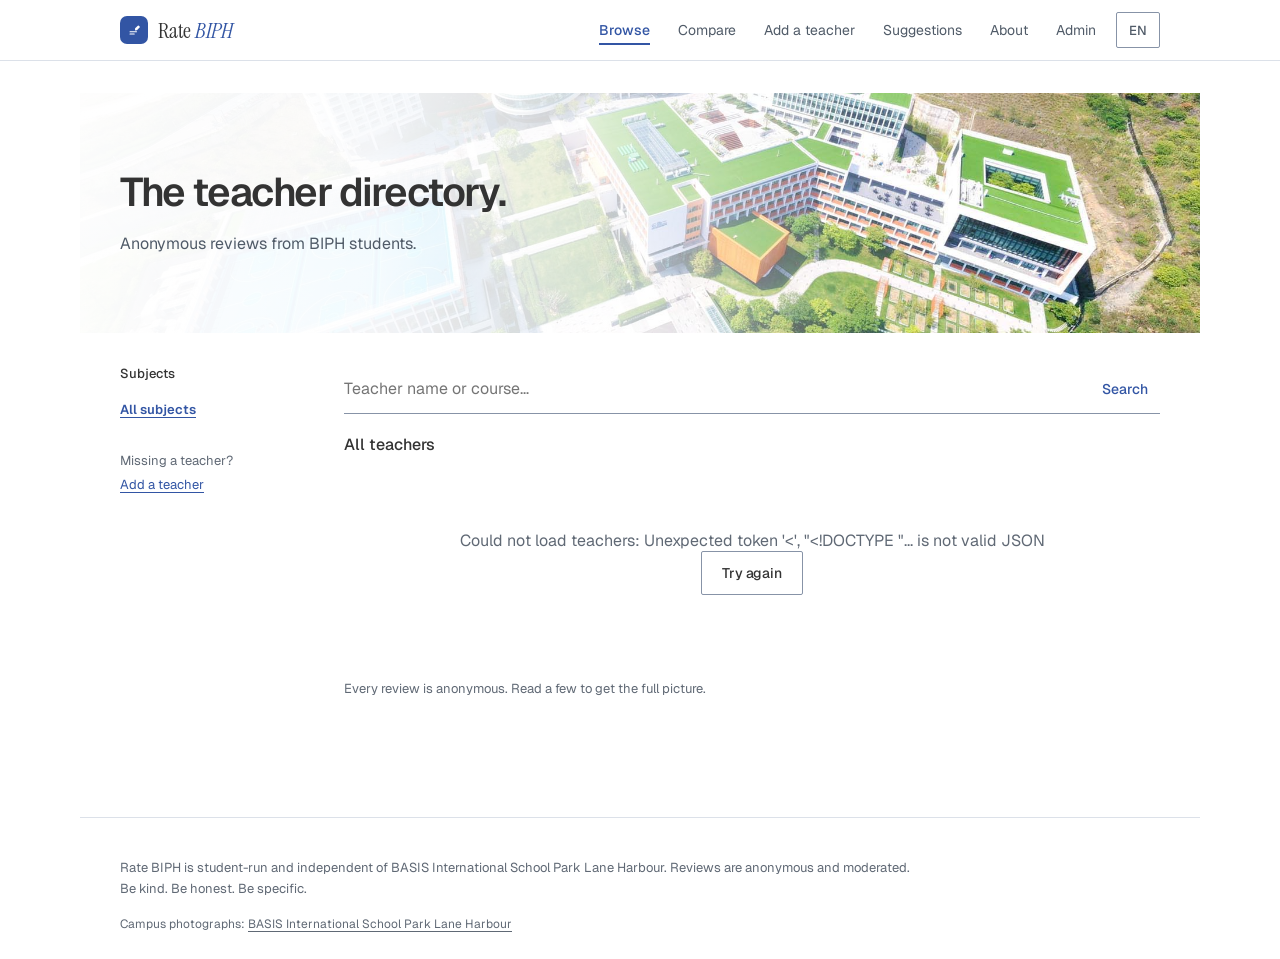
==== commit 743352ab: "Redesign teacher directory and review pages with BIPH campus headers Publish the approved alphabetic" ====
--- a/frontend/index.html
+++ b/frontend/index.html
@@ -5,174 +5,57 @@
   <meta name="viewport" content="width=device-width, initial-scale=1" />
   <meta name="description" content="Find BIPH teachers, compare courses, and read anonymous student reviews." />
   <title>Rate BIPH: anonymous teacher reviews</title>
-  <link rel="stylesheet" href="styles.css?v=hallmark-polish-20261025" />
+  <link rel="stylesheet" href="styles.css?v=word-blur-20261025" />
+  <link rel="stylesheet" href="directory-study.css?v=natural-roster-3" />
+  <link rel="stylesheet" href="campus-header.css?v=header-gradient-2" />
   <script src="config.js?v=22926e5"></script>
 </head>
 <body data-page="home">
+  <a class="directory-skip" href="#q" data-study="skip">Skip to teacher search</a>
   <div data-topnav></div>
-
-  <main class="container">
-    <section class="hero">
-      <div class="hero__shapes" aria-hidden="true">
-        <span class="hero__shape hero__shape--1"></span>
-        <span class="hero__shape hero__shape--2"></span>
-        <span class="hero__shape hero__shape--3"></span>
-        <span class="hero__shape hero__shape--4"></span>
-        <span class="hero__shape hero__shape--5"></span>
-        <span class="hero__shape hero__shape--6"></span>
-        <span class="hero__shape hero__shape--7"></span>
-        <span class="hero__shape hero__shape--8"></span>
+  <main class="directory-shell">
+    <header class="directory-intro">
+      <div class="directory-intro__copy">
+        <h1 data-study="title">The teacher directory.</h1>
+        <p data-study="intro">Anonymous reviews from BIPH students.</p>
       </div>
-      <div class="hero__inner">
-        <h1 class="hero__title serif" data-i18n-html="home.hero.titleHtml">How is the teacher, honestly?</h1>
-        <p class="hero__subtitle" data-i18n="home.hero.subtitle">Real reviews from BIPH students. Anonymous, kind when deserved.</p>
-        <form class="searchbar" id="searchForm">
-          <svg width="18" height="18" viewBox="0 0 24 24" fill="none" stroke="var(--ink-mute)" stroke-width="2" aria-hidden="true">
-            <circle cx="11" cy="11" r="7"/><path d="M20 20l-3.5-3.5"/>
-          </svg>
-          <input id="q" aria-label="Teacher name or course" data-i18n-aria-label="home.search.placeholder" data-i18n-placeholder="home.search.placeholder" placeholder="Teacher name or course…" autocomplete="off" />
+      <figure class="campus-photo">
+        <img src="assets/biph/biph-campus-overview.jpg" width="1920" height="800" fetchpriority="high" alt="Aerial view of the BIPH campus, with green-roofed buildings and blue sports courts" data-study-alt="campusAlt" />
+        <figcaption data-study="campus">BIPH campus</figcaption>
+      </figure>
+    </header>
+    <div class="directory-layout">
+      <aside class="directory-sidebar" aria-labelledby="subjectsHeading">
+        <h2 id="subjectsHeading" data-study="subjects">Browse by subject</h2>
+        <nav id="chips" class="directory-subjects" aria-labelledby="subjectsHeading"></nav>
+        <div class="directory-mobile-subject">
+          <select id="subjectSelect" aria-labelledby="subjectsHeading"><option value="All">All subjects</option></select>
+        </div>
+        <div class="directory-sidebar__note">
+          <p data-study="missing">Someone missing?</p>
+          <a href="submit.html" data-i18n="nav.submit">Add a teacher</a>
+        </div>
+      </aside>
+      <section class="directory-results" aria-labelledby="resultsHeading">
+        <form class="directory-search" id="searchForm" role="search">
+          <svg width="20" height="20" viewBox="0 0 24 24" fill="none" stroke="currentColor" stroke-width="1.6" aria-hidden="true"><circle cx="10.8" cy="10.8" r="7.2"/><path d="m16 16 4.5 4.5"/></svg>
+          <input id="q" type="search" aria-label="Teacher name or course" data-i18n-aria-label="home.search.placeholder" data-i18n-placeholder="home.search.placeholder" placeholder="Teacher name or course…" autocomplete="off" />
           <button class="btn btn--primary" type="submit" data-i18n="home.search.go">Search</button>
         </form>
-      </div>
-    </section>
-
-    <div class="chips" id="chips"></div>
-
-    <div id="grid" class="grid"></div>
-    <div id="empty" class="empty" hidden data-i18n-html="home.empty.html">No teachers match that search. <a href="submit.html">Add a teacher</a></div>
-    <div id="loading" class="loading" data-i18n="home.loading">Loading teachers…</div>
+        <div class="directory-toolbar">
+          <div class="directory-toolbar__heading"><h2 id="resultsHeading">All teachers</h2><span id="resultCount" role="status" aria-live="polite"></span></div>
+          <button type="button" class="directory-reset" id="resetFilters" hidden data-study="reset">Clear filters</button>
+        </div>
+        <div id="grid" class="directory-list"></div>
+        <div id="empty" class="empty" hidden data-i18n-html="home.empty.html">No teachers match that search. <a href="submit.html">Add a teacher</a></div>
+        <div id="loading" class="directory-loading" role="status" data-i18n="home.loading">Loading teachers…</div>
+        <p class="directory-note" data-study="note">Every review is anonymous. Read a few to get the full picture.</p>
+      </section>
+    </div>
   </main>
-
   <div data-footer></div>
-  <script src="app.js?v=hallmark-polish-20261025"></script>
-  <script>
-  (function () {
-    const qInput = document.getElementById('q');
-    const form = document.getElementById('searchForm');
-    const chipsHost = document.getElementById('chips');
-    const grid = document.getElementById('grid');
-    const empty = document.getElementById('empty');
-    const loading = document.getElementById('loading');
-
-    // 'All' is a special sentinel — never translated as data, but rendered
-    // through RB.t('home.chips.all') when displayed. We keep state.subject
-    // as 'All' (the canonical key) so the URL filter logic stays untouched.
-    let state = { q: '', subject: 'All', subjects: ['All'] };
-    let debounce;
-
-    async function loadSubjects() {
-      const subs = await RB.api('/api/subjects');
-      state.subjects = ['All', ...subs];
-      renderChips();
-    }
-
-    function renderChips() {
-      chipsHost.innerHTML = '';
-      state.subjects.forEach(s => {
-        const b = document.createElement('button');
-        b.className = 'chip' + (s === state.subject ? ' chip--active' : '');
-        // 'All' is translated via i18n; known English subjects pass through
-        // RB.localizeSubject (user-typed ones fall through untranslated).
-        // The filter value on state.subject stays English either way.
-        b.textContent = s === 'All' ? RB.t('home.chips.all') : RB.localizeSubject(s);
-        b.onclick = () => { state.subject = s; renderChips(); loadTeachers(); };
-        chipsHost.appendChild(b);
-      });
-    }
-
-    async function loadTeachers() {
-      loading.hidden = false;
-      empty.hidden = true;
-      const params = new URLSearchParams();
-      if (state.q) params.set('q', state.q);
-      if (state.subject && state.subject !== 'All') params.set('subject', state.subject);
-      try {
-        // Cache last fetch so we can re-render on language toggle without re-fetching.
-        const rows = await RB.api('/api/teachers' + (params.toString() ? '?' + params : ''));
-        lastRows = rows;
-        renderGrid(rows);
-      } catch (e) {
-        grid.innerHTML = '';
-        lastRows = null;
-        empty.hidden = false;
-        empty.textContent = RB.t('home.errLoading', { msg: e.message });
-      } finally {
-        loading.hidden = true;
-      }
-    }
-
-    let lastRows = null;
-
-    function renderGrid(rows) {
-      grid.innerHTML = '';
-      if (!rows.length) {
-        empty.hidden = false;
-        // Restore the translated empty-state markup (it may have been
-        // overwritten by an error message earlier).
-        empty.innerHTML = RB.t('home.empty.html');
-        return;
-      }
-      rows.forEach(t => {
-        const card = document.createElement('a');
-        card.className = 'card';
-        card.href = `teacher.html?id=${encodeURIComponent(t.id)}`;
-        // Preserve the existing avatar-color custom property for each roster card.
-        card.style.setProperty('--aura', RB.avatarColor(t.name));
-        const avg = t.avg_rating;
-        const firstCourse = (t.courses && t.courses.length) ? t.courses[0] : null;
-        // First course is user content — leave as-is. Otherwise i18n labels.
-        const footMeta = firstCourse
-          ? escape(firstCourse)
-          : (avg != null ? RB.t('home.card.overall') : RB.t('home.card.noReviews'));
-        const reviewWord = t.review_count === 1 ? RB.t('home.card.review') : RB.t('home.card.reviews');
-        // Only show the %-would-take-again line once we have at least 3
-        // responses — a single "yes" showing 100% is misleading.
-        const wtaLine = (t.wta_count >= 3 && t.wta_percent != null)
-          ? `<div class="card__wta">${RB.t('home.card.wta', { n: t.wta_percent })}</div>`
-          : '';
-        card.innerHTML = `
-          <div class="card__top">
-            <div data-avatar></div>
-            <div class="card__rating">
-              ${avg != null ? avg.toFixed(2) : '—'}
-              <small>${t.review_count} ${reviewWord}</small>
-            </div>
-          </div>
-          <div>
-            <div class="card__name">${escape(t.name)}</div>
-            <div class="card__subject">${escape(RB.localizeSubject(t.subject) || '—')}</div>
-          </div>
-          ${wtaLine}
-          <div class="card__foot">
-            <span data-stars></span>
-            <span class="review__date">${footMeta}</span>
-          </div>`;
-        card.querySelector('[data-avatar]').replaceWith(RB.avatarEl(t.name, 48));
-        RB.renderStars(card.querySelector('[data-stars]'), avg || 0, { size: 14 });
-        grid.appendChild(card);
-      });
-    }
-
-    // Re-render dynamic content when language changes.
-    document.addEventListener('rb:lang', () => {
-      renderChips();
-      if (lastRows) renderGrid(lastRows);
-    });
-
-    function escape(s) { return (s || '').replace(/[&<>"']/g, c => ({'&':'&amp;','<':'&lt;','>':'&gt;','"':'&quot;',"'":'&#39;'})[c]); }
-
-    qInput.addEventListener('input', () => {
-      state.q = qInput.value.trim();
-      clearTimeout(debounce);
-      debounce = setTimeout(loadTeachers, 200);
-    });
-    form.addEventListener('submit', (e) => { e.preventDefault(); state.q = qInput.value.trim(); loadTeachers(); });
-
-    loadSubjects();
-    loadTeachers();
-  })();
-  </script>
-
-
+  <p class="campus-credit"><span data-study="photoCredit">Campus photographs:</span> <a href="https://biph.basischina.com/#/about/our_school" target="_blank" rel="noopener">BASIS International School Park Lane Harbour</a></p>
+  <script src="app.js?v=hallmark-20261103"></script>
+  <script src="directory-study.js?v=natural-roster-3"></script>
 </body>
 </html>
--- a/frontend/directory-study.css
+++ b/frontend/directory-study.css
@@ -0,0 +1,88 @@
+/* Hallmark · v2.0.0 · shape: app screen · scope: app · genre: editorial · theme: BIPH brand · redesign: restyle · surface: absolute · posture: Restrained · nav: retained utility links · footer: student-run disclosure · signature: teacher roster with real campus photography */
+/* Hallmark · pre-emit critique: P4 H4 E4 S4 R5 V3 · weakest: V, directory structure stays; replace generic initials and display styling with actual school material */
+/* Hallmark · reworded "A little context before class. Honest experiences from BIPH students." to "Anonymous reviews from BIPH students." · gate 19 trims the generic introduction */
+/* Hallmark · reworded "A–Z by name" to "Alphabetical" · gate 19 removes template punctuation while retaining the sort description */
+@import url('./study-system/tokens.css');
+@import url('./study-system/base.css');
+body[data-page="home"] { --directory-width: 1200px; }
+.directory-shell { width: 100%; max-width: var(--directory-width); margin: auto; padding: var(--space-ml) var(--space-xl) var(--space-2xl); }
+.directory-intro { display: grid; grid-template-columns: minmax(0, 1fr) minmax(0, .86fr); gap: var(--space-xl); align-items: center; padding-bottom: var(--space-ml); border-bottom: 1px solid var(--line); margin-bottom: var(--space-ml); }
+.directory-intro h1 { font-family: var(--font-display); font-size: 40px; font-weight: 600; letter-spacing: -.035em; line-height: 1.12; color: var(--ink); margin: 0 0 var(--space-md); overflow-wrap: break-word; min-width: 0; }
+.directory-intro p { color: var(--ink-soft); font-size: 16px; line-height: 1.6; margin: 0; }
+/* Plain subject index and alphabetical roster; no card or table scaffolding. */
+.directory-layout { display: grid; grid-template-columns: 176px minmax(0, 1fr); gap: var(--space-xxl); align-items: start; }
+.directory-sidebar { position: sticky; top: 102px; }
+.directory-sidebar h2 { font-size: 13px; font-weight: 500; color: var(--ink); margin: 0 0 var(--space-sm); }
+.directory-subjects { display: flex; flex-direction: column; max-height: calc(100dvh - 200px); overflow-y: auto; overscroll-behavior: contain; scrollbar-width: thin; }
+.directory-subject { display: block; width: 100%; min-height: 32px; padding: var(--space-2xs) 0; border: 0; border-radius: 0; background: transparent; color: var(--ink-soft); font-size: 13px; line-height: 1.6; text-align: left; white-space: normal; overflow-wrap: anywhere; }
+.directory-subject:hover { color: var(--accent); text-decoration: underline; text-underline-offset: 3px; }
+.directory-subject[aria-pressed="true"] { color: var(--accent); font-weight: 600; text-decoration: underline; text-underline-offset: 3px; }
+.directory-subject__count { display: none; }
+.directory-sidebar__note { margin-top: var(--space-lg); font-size: 13px; line-height: 1.7; }
+.directory-sidebar__note p { margin: 0 0 var(--space-3xs); color: var(--ink-mute); }
+.directory-sidebar__note a { color: var(--accent); text-underline-offset: 3px; }
+.directory-mobile-subject { display: none; }
+.directory-results { min-width: 0; }
+.directory-search { display: flex; align-items: center; gap: var(--space-sm); padding: 0; border: 0; border-bottom: 1px solid var(--field-edge); border-radius: 0; min-height: 44px; background: var(--bg); }
+.directory-search svg { display: none; }
+.directory-search input { min-width: 0; flex: 1; width: 100%; border: 0; background: transparent; font-size: 16px; line-height: 1.5; padding: var(--space-sm) 0; }
+.directory-search .btn { border: 0; border-radius: 0; min-height: 44px; padding: var(--space-xs) var(--space-sm); font-size: 14px; font-weight: 500; background: transparent; color: var(--accent); }
+.directory-search .btn:hover { background: transparent; color: var(--accent); text-decoration: underline; text-underline-offset: 3px; }
+.directory-search .btn:active { background: transparent; color: var(--ink); }
+.directory-toolbar { display: flex; gap: var(--space-sm); align-items: center; justify-content: space-between; min-height: 56px; padding: var(--space-md) 0 var(--space-sm); }
+.directory-toolbar__heading { display: flex; align-items: baseline; gap: var(--space-sm); min-width: 0; }
+.directory-toolbar h2 { margin: 0; font-size: 16px; font-weight: 500; letter-spacing: 0; overflow-wrap: break-word; }
+#resultCount { color: var(--ink-mute); font-size: 12px; white-space: nowrap; }
+.directory-reset { background: transparent; border: 0; color: var(--accent); font-size: 12px; padding: var(--space-2xs) 0 var(--space-2xs) var(--space-2xs); text-decoration: underline; text-underline-offset: 3px; }
+.directory-list { display: block; }
+.directory-letter-group { display: grid; grid-template-columns: 20px minmax(0, 1fr); gap: var(--space-md); padding-block: var(--space-md); border-top: 1px solid var(--line); }
+.directory-letter { font-family: var(--font-sans); font-size: 13px; font-weight: 500; color: var(--ink-mute); line-height: 1.5; margin: 0; padding-top: var(--space-sm); }
+.directory-letter-entries { min-width: 0; }
+.teacher-row { display: grid; grid-template-columns: minmax(0, 1fr) auto; gap: var(--space-lg); align-items: center; min-height: 64px; padding: var(--space-xs) 0; border: 0; text-decoration: none; color: var(--ink); }
+.teacher-row:hover { background: transparent; }
+.teacher-row:hover .teacher-row__name { text-decoration: underline; text-underline-offset: 3px; }
+.teacher-row__identity, .teacher-row__text { display: block; min-width: 0; }
+.teacher-row__name { display: block; color: var(--accent); font-size: 17px; font-weight: 500; letter-spacing: 0; line-height: 1.4; overflow-wrap: anywhere; }
+.teacher-row__meta { display: block; margin-top: var(--space-3xs); font-size: 13px; line-height: 1.5; color: var(--ink-mute); overflow-wrap: anywhere; }
+.teacher-row__subject, .teacher-row__course { display: inline; }
+.teacher-row__summary { display: flex; align-items: baseline; justify-content: flex-end; gap: var(--space-sm); color: var(--ink-mute); white-space: nowrap; }
+.teacher-row__score { font-size: 14px; font-weight: 400; color: var(--ink-soft); font-variant-numeric: tabular-nums; }
+.teacher-row__score small { font-size: 12px; font-weight: 400; }
+.teacher-row__reviews { font-size: 12px; font-variant-numeric: tabular-nums; }
+.teacher-row__reviews::before { content: "·"; margin-right: var(--space-sm); }
+.teacher-row__reviews small { font-size: inherit; }
+.directory-note { color: var(--ink-mute); font-size: 13px; line-height: 1.6; margin-top: var(--space-lg); }
+.directory-loading { padding: var(--space-ml) 0; color: var(--ink-mute); font-size: 14px; }
+.directory-skip { position: fixed; left: 16px; top: 12px; transform: translateY(-180%); z-index: 30; background: var(--bg); color: var(--accent); padding: var(--space-sm) var(--space-md); }
+.directory-skip:focus { transform: translateY(0); }
+.directory-shell :is(a,button,input,select):focus-visible, .directory-skip:focus-visible { outline: 2px solid var(--focus); outline-offset: 4px; transition: none; }
+.directory-mobile-subject select { width: 100%; padding: var(--space-xs) var(--space-ml) var(--space-xs) var(--space-sm); min-height: 44px; border: 1px solid var(--field-edge); border-radius: 4px; background: var(--bg); font-size: 14px; }
+@media (min-width: 641px) { body[data-page="home"] .topnav__link { border-radius: 3px; } }
+@media (max-width: 1000px) {
+  .directory-layout { grid-template-columns: 160px minmax(0, 1fr); gap: var(--space-ml); }
+  .teacher-row__summary { flex-direction: column; align-items: flex-end; gap: var(--space-3xs); }
+  .teacher-row__reviews::before { content: none; }
+}
+@media (max-width: 760px) {
+  .directory-shell { padding: var(--space-lg) var(--space-lg) var(--space-xxl); }
+  .directory-intro { grid-template-columns: minmax(0, 1fr); gap: var(--space-md); margin-bottom: var(--space-lg); padding-bottom: var(--space-lg); }
+  .directory-intro h1 { font-size: 32px; margin-bottom: var(--space-sm); }
+  .directory-intro p { max-width: 34em; font-size: 15px; }
+  .directory-layout { grid-template-columns: minmax(0, 1fr); gap: var(--space-md); }
+  .directory-sidebar { position: static; }
+  .directory-sidebar h2 { margin-bottom: var(--space-xs); }
+  .directory-subjects, .directory-sidebar__note { display: none; }
+  .directory-mobile-subject { display: block; }
+  .directory-toolbar { min-height: 56px; gap: var(--space-xs); flex-wrap: wrap; }
+  .directory-letter-group { grid-template-columns: minmax(0, 1fr); gap: var(--space-2xs); }
+  .directory-letter { padding: 0; }
+  .teacher-row { gap: var(--space-md); }
+  .teacher-row__name { font-size: 16px; }
+  .teacher-row__meta { font-size: 12px; }
+  .directory-note { font-size: 12px; }
+}
+@media (max-width: 360px) { .directory-shell { padding-inline: var(--space-md); } }
+
+.directory-subject:active { background: var(--bg-sunken); }
+.directory-subject:disabled { cursor: not-allowed; opacity: .6; }
+.directory-reset:active { color: var(--ink); }
--- a/frontend/campus-header.css
+++ b/frontend/campus-header.css
@@ -0,0 +1,61 @@
+/* Hallmark · v2.0.0 · scope: app · theme: BIPH brand · redesign: restyle · surface: absolute · posture: Restrained · imagery: actual BIPH photographs confined to page headers */
+/* Hallmark · pre-emit critique: P4 H4 E4 S5 R5 V4 · weakest: R, a left-to-right white fade keeps the title legible while the campus fills the heading */
+:root {
+  --container: 1120px;
+  --header-gutter: var(--space-xl);
+  --header-fade: linear-gradient(90deg, rgb(255 255 255 / .98) 0%, rgb(255 255 255 / .94) 27%, rgb(255 255 255 / .78) 46%, rgb(255 255 255 / .24) 68%, rgb(255 255 255 / 0) 86%);
+}
+.directory-shell, .profile-shell {
+  width: 100%;
+  max-width: var(--container);
+  margin: 0 auto;
+}
+.footer, .campus-credit { width: 100%; max-width: var(--container); }
+.directory-intro,
+.profile-shell .profile-hero:has(.profile-campus) {
+  position: relative;
+  isolation: isolate;
+  display: flex;
+  align-items: center;
+  min-height: 240px;
+  padding: var(--space-ml) var(--header-gutter);
+  margin-inline: calc(-1 * var(--header-gutter));
+  border: 0;
+}
+.directory-intro::after, .profile-hero:has(.profile-campus)::after {
+  content: "";
+  position: absolute;
+  inset: 0;
+  z-index: 1;
+  background: var(--header-fade);
+  pointer-events: none;
+}
+.directory-intro .campus-photo, .profile-hero .profile-campus {
+  position: absolute;
+  inset: 0;
+  z-index: 0;
+  margin: 0;
+  pointer-events: none;
+}
+.directory-intro .campus-photo img, .profile-hero .profile-campus img {
+  width: 100%;
+  height: 100%;
+  object-fit: cover;
+  object-position: center;
+}
+.directory-intro .campus-photo figcaption, .profile-campus figcaption { display: none; }
+.directory-intro__copy, .profile-heading {
+  position: relative;
+  z-index: 2;
+  width: 62%;
+  min-width: 0;
+}
+@media (max-width: 760px) {
+  :root {
+    --header-gutter: var(--space-lg);
+    --header-fade: linear-gradient(90deg, rgb(255 255 255 / .98) 0%, rgb(255 255 255 / .94) 30%, rgb(255 255 255 / .78) 55%, rgb(255 255 255 / .16) 100%);
+  }
+  .directory-intro, .profile-shell .profile-hero:has(.profile-campus) { min-height: 200px; padding-block: var(--space-lg); }
+  .directory-intro__copy, .profile-heading { width: 84%; }
+}
+@media (max-width: 360px) { :root { --header-gutter: var(--space-md); } }
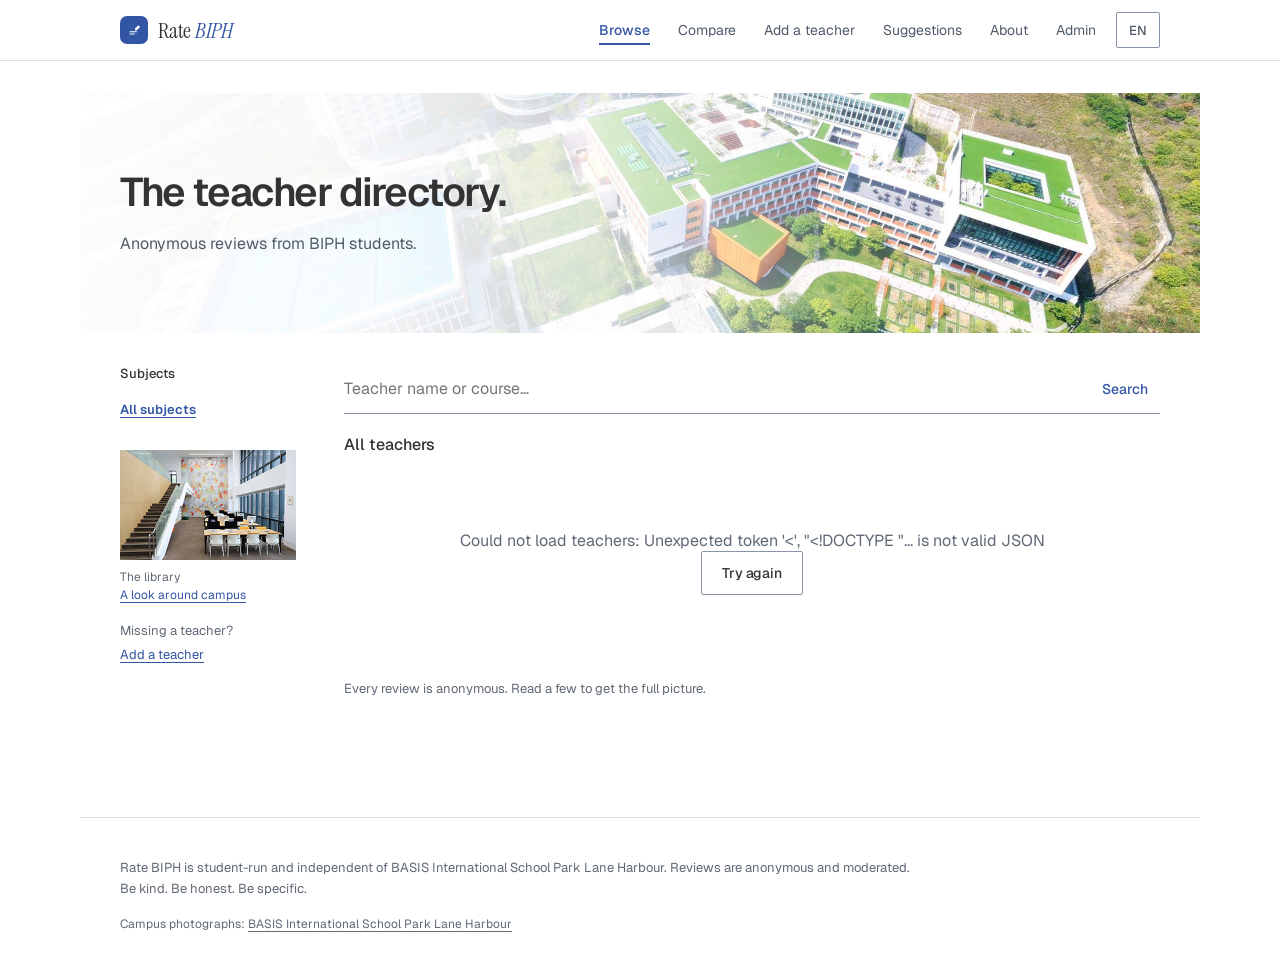
==== commit 0a6bbe25: "Add campus photographs across directory, About and contribution pages" ====
--- a/frontend/index.html
+++ b/frontend/index.html
@@ -8,6 +8,7 @@
   <link rel="stylesheet" href="styles.css?v=word-blur-20261025" />
   <link rel="stylesheet" href="directory-study.css?v=natural-roster-3" />
   <link rel="stylesheet" href="campus-header.css?v=header-gradient-2" />
+  <link rel="stylesheet" href="campus-life.css?v=campus-20261109" />
   <script src="config.js?v=22926e5"></script>
 </head>
 <body data-page="home">
@@ -31,6 +32,10 @@
         <div class="directory-mobile-subject">
           <select id="subjectSelect" aria-labelledby="subjectsHeading"><option value="All">All subjects</option></select>
         </div>
+        <figure class="campus-scene">
+          <img src="assets/biph/biph-library.jpg" width="288" height="180" loading="lazy" decoding="async" alt="Desks, bookshelves and a staircase in the BIPH library" data-i18n-alt="campus.library.alt" />
+          <figcaption><span data-i18n="campus.library.caption">The library</span><a href="about.html#campus" data-i18n="campus.seeMore">A look around campus</a></figcaption>
+        </figure>
         <div class="directory-sidebar__note">
           <p data-study="missing">Someone missing?</p>
           <a href="submit.html" data-i18n="nav.submit">Add a teacher</a>
@@ -55,7 +60,7 @@
   </main>
   <div data-footer></div>
   <p class="campus-credit"><span data-study="photoCredit">Campus photographs:</span> <a href="https://biph.basischina.com/#/about/our_school" target="_blank" rel="noopener">BASIS International School Park Lane Harbour</a></p>
-  <script src="app.js?v=hallmark-20261103"></script>
+  <script src="app.js?v=campus-20261109"></script>
   <script src="directory-study.js?v=natural-roster-3"></script>
 </body>
 </html>
--- a/frontend/campus-life.css
+++ b/frontend/campus-life.css
@@ -0,0 +1,62 @@
+/* Rate BIPH campus notebook: documentary photographs in the margins, with clear reading and form areas. */
+@import url('./study-system/tokens.css');
+@import url('./study-system/base.css');
+
+:root { --container: 1120px; }
+.campus-scene { margin: 0; min-width: 0; }
+.campus-scene img { display: block; width: 100%; height: auto; border-radius: 0; }
+.campus-scene figcaption { margin-top: var(--space-xs); color: var(--ink-mute); font-size: 13px; line-height: 1.5; }
+.campus-scene figcaption a { color: var(--accent); text-underline-offset: 3px; }
+
+/* A small library view belongs in the directory margin, outside the roster. */
+.directory-sidebar .campus-scene { margin-top: var(--space-lg); }
+.directory-sidebar .campus-scene figcaption { font-size: 12px; }
+.directory-sidebar .campus-scene figcaption span { display: block; }
+.directory-subjects { max-height: max(200px, calc(100dvh - 440px)); }
+.directory-sidebar__note { margin-top: var(--space-md); }
+
+.campus-page {
+  max-width: var(--container);
+  display: grid;
+  grid-template-columns: minmax(0, 1.5fr) minmax(0, 1fr);
+  gap: var(--space-xxl);
+  align-items: start;
+  padding: var(--space-xxl) var(--space-xl) var(--space-2xl);
+}
+.campus-page__content { min-width: 0; }
+.campus-page .page-title { font-family: var(--font-display); font-size: 40px; font-weight: 600; letter-spacing: -.035em; line-height: 1.12; margin-bottom: var(--space-md); }
+.campus-page .page-lede { margin-bottom: var(--space-ml); }
+.campus-page__photo { margin-top: var(--space-xs); }
+.campus-page__photo img { aspect-ratio: 4 / 3; object-fit: cover; }
+.campus-page .form-card { padding: var(--space-lg); }
+.campus-page .about-section { border: 0; background: transparent; padding: 0; margin: var(--space-ml) 0 0; }
+.campus-page .about-section__title { font-family: var(--font-body); font-size: 20px; font-weight: 500; line-height: 1.4; margin-bottom: var(--space-md); }
+.campus-page .about-section__body { font-size: 16px; margin-bottom: var(--space-md); }
+.campus-page .about-foot { justify-content: flex-start; margin: var(--space-lg) 0 0; }
+.campus-wide { grid-column: 1 / -1; }
+.campus-wide img { aspect-ratio: 3.25 / 1; object-fit: cover; }
+.campus-wide figcaption { display: flex; gap: var(--space-md); justify-content: space-between; }
+.campus-wide figcaption span:last-child { text-align: right; }
+
+@media (max-height: 639px) and (min-width: 761px) {
+  .directory-sidebar .campus-scene { display: none; }
+  .directory-subjects { max-height: calc(100dvh - 240px); }
+}
+@media (max-width: 1000px) {
+  .campus-page { gap: var(--space-ml); }
+  .campus-page .form-card { padding: var(--space-md); }
+}
+@media (max-width: 760px) {
+  .directory-sidebar .campus-scene { display: none; }
+  .campus-page { grid-template-columns: minmax(0, 1fr); gap: var(--space-ml); padding: var(--space-lg) var(--space-lg) var(--space-xxl); }
+  .campus-page .page-title { font-size: 32px; }
+  .campus-page__photo { margin-top: 0; }
+  .campus-page__photo img { aspect-ratio: 2 / 1; }
+  .campus-wide img { aspect-ratio: 2 / 1; }
+  .campus-wide figcaption { display: block; }
+  .campus-wide figcaption span { display: block; }
+  .campus-wide figcaption span:last-child { text-align: left; }
+}
+@media (max-width: 360px) {
+  .campus-page { padding-inline: var(--space-md); }
+}
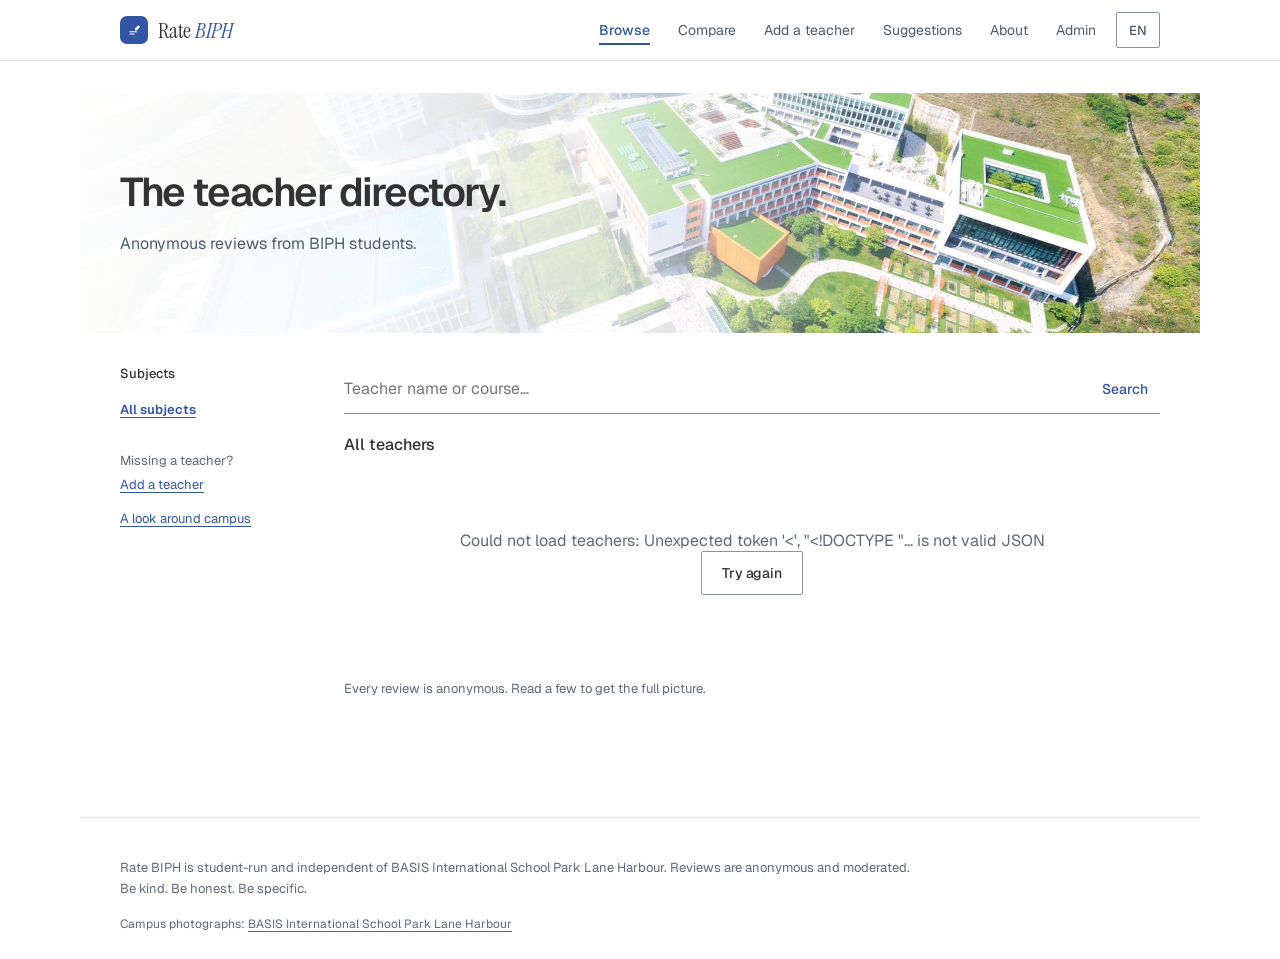
==== commit 7cc7f09d: "Integrate campus photography into page mastheads and reading surfaces" ====
--- a/frontend/index.html
+++ b/frontend/index.html
@@ -8,7 +8,7 @@
   <link rel="stylesheet" href="styles.css?v=word-blur-20261025" />
   <link rel="stylesheet" href="directory-study.css?v=natural-roster-3" />
   <link rel="stylesheet" href="campus-header.css?v=header-gradient-2" />
-  <link rel="stylesheet" href="campus-life.css?v=campus-20261109" />
+  <link rel="stylesheet" href="campus-life.css?v=photo-compose-20261109" />
   <script src="config.js?v=22926e5"></script>
 </head>
 <body data-page="home">
@@ -32,13 +32,10 @@
         <div class="directory-mobile-subject">
           <select id="subjectSelect" aria-labelledby="subjectsHeading"><option value="All">All subjects</option></select>
         </div>
-        <figure class="campus-scene">
-          <img src="assets/biph/biph-library.jpg" width="288" height="180" loading="lazy" decoding="async" alt="Desks, bookshelves and a staircase in the BIPH library" data-i18n-alt="campus.library.alt" />
-          <figcaption><span data-i18n="campus.library.caption">The library</span><a href="about.html#campus" data-i18n="campus.seeMore">A look around campus</a></figcaption>
-        </figure>
         <div class="directory-sidebar__note">
           <p data-study="missing">Someone missing?</p>
           <a href="submit.html" data-i18n="nav.submit">Add a teacher</a>
+          <a class="directory-sidebar__campus" href="about.html#campus" data-i18n="campus.seeMore">A look around campus</a>
         </div>
       </aside>
       <section class="directory-results" aria-labelledby="resultsHeading">
@@ -60,7 +57,7 @@
   </main>
   <div data-footer></div>
   <p class="campus-credit"><span data-study="photoCredit">Campus photographs:</span> <a href="https://biph.basischina.com/#/about/our_school" target="_blank" rel="noopener">BASIS International School Park Lane Harbour</a></p>
-  <script src="app.js?v=campus-20261109"></script>
+  <script src="app.js?v=photo-compose-20261109"></script>
   <script src="directory-study.js?v=natural-roster-3"></script>
 </body>
 </html>
--- a/frontend/campus-life.css
+++ b/frontend/campus-life.css
@@ -1,62 +1,78 @@
-/* Rate BIPH campus notebook: documentary photographs in the margins, with clear reading and form areas. */
+/* Hallmark · v2.0.0 · scope: app · genre: editorial · theme: BIPH brand · redesign: full · surface: absolute · posture: Restrained · imagery: actual campus photographs as page architecture · copy: verbatim */
+/* Hallmark · pre-emit critique: P4 H4 E4 S5 R5 V4 · weakest: H, turn separate image ornaments into one photographic masthead with a continuous white reading surface */
+/* Hallmark · dropped duplicate About auditorium and directory library thumbnail · user rejected pasted-on decoration; the auditorium remains on Suggestions */
 @import url('./study-system/tokens.css');
 @import url('./study-system/base.css');
 
-:root { --container: 1120px; }
+:root {
+  --container: 1120px;
+  --campus-copy-width: 800px;
+  --campus-fade: linear-gradient(90deg, rgb(255 255 255 / .99) 0%, rgb(255 255 255 / .93) 54%, rgb(255 255 255 / 0) 94%);
+}
 .campus-scene { margin: 0; min-width: 0; }
 .campus-scene img { display: block; width: 100%; height: auto; border-radius: 0; }
-.campus-scene figcaption { margin-top: var(--space-xs); color: var(--ink-mute); font-size: 13px; line-height: 1.5; }
-.campus-scene figcaption a { color: var(--accent); text-underline-offset: 3px; }
+.campus-scene figcaption { color: var(--ink-mute); font-size: 12px; line-height: 1.5; }
 
-/* A small library view belongs in the directory margin, outside the roster. */
-.directory-sidebar .campus-scene { margin-top: var(--space-lg); }
-.directory-sidebar .campus-scene figcaption { font-size: 12px; }
-.directory-sidebar .campus-scene figcaption span { display: block; }
-.directory-subjects { max-height: max(200px, calc(100dvh - 440px)); }
-.directory-sidebar__note { margin-top: var(--space-md); }
+.directory-subjects { max-height: calc(100dvh - 240px); }
+.directory-sidebar__campus { display: block; margin-top: var(--space-sm); }
 
-.campus-page {
-  max-width: var(--container);
-  display: grid;
-  grid-template-columns: minmax(0, 1.5fr) minmax(0, 1fr);
-  gap: var(--space-xxl);
-  align-items: start;
-  padding: var(--space-xxl) var(--space-xl) var(--space-2xl);
+.campus-page { max-width: var(--container); padding: var(--space-ml) 0 var(--space-2xl); }
+.campus-masthead {
+  position: relative;
+  isolation: isolate;
+  display: flex;
+  align-items: center;
+  min-height: 288px;
+  padding: var(--space-xl) var(--space-xl) var(--space-2xl);
 }
-.campus-page__content { min-width: 0; }
-.campus-page .page-title { font-family: var(--font-display); font-size: 40px; font-weight: 600; letter-spacing: -.035em; line-height: 1.12; margin-bottom: var(--space-md); }
-.campus-page .page-lede { margin-bottom: var(--space-ml); }
-.campus-page__photo { margin-top: var(--space-xs); }
-.campus-page__photo img { aspect-ratio: 4 / 3; object-fit: cover; }
-.campus-page .form-card { padding: var(--space-lg); }
-.campus-page .about-section { border: 0; background: transparent; padding: 0; margin: var(--space-ml) 0 0; }
-.campus-page .about-section__title { font-family: var(--font-body); font-size: 20px; font-weight: 500; line-height: 1.4; margin-bottom: var(--space-md); }
-.campus-page .about-section__body { font-size: 16px; margin-bottom: var(--space-md); }
-.campus-page .about-foot { justify-content: flex-start; margin: var(--space-lg) 0 0; }
-.campus-wide { grid-column: 1 / -1; }
-.campus-wide img { aspect-ratio: 3.25 / 1; object-fit: cover; }
-.campus-wide figcaption { display: flex; gap: var(--space-md); justify-content: space-between; }
-.campus-wide figcaption span:last-child { text-align: right; }
+.campus-masthead::after {
+  content: '';
+  position: absolute;
+  inset: 0;
+  background: var(--campus-fade);
+  z-index: 1;
+  pointer-events: none;
+}
+.campus-masthead__scene { position: absolute; inset: 0; z-index: 0; pointer-events: none; }
+.campus-masthead__scene img { width: 100%; height: 100%; object-fit: cover; object-position: center; }
+.campus-masthead__scene figcaption {
+  position: absolute;
+  top: calc(100% + var(--space-sm));
+  right: var(--space-xl);
+  max-width: 18%;
+  text-align: right;
+}
+.campus-masthead__copy { position: relative; z-index: 2; width: 60%; min-width: 0; }
+.campus-page .page-title { font-family: var(--font-display); font-size: 40px; font-weight: 600; letter-spacing: -.035em; line-height: 1.12; margin: 0; }
+.campus-page .page-lede { margin: var(--space-md) 0 0; max-width: 35em; font-size: 16px; line-height: 1.6; color: var(--ink); }
+.campus-page__content {
+  position: relative;
+  z-index: 2;
+  width: min(var(--campus-copy-width), 78%);
+  min-width: 0;
+  margin-top: calc(-1 * var(--space-ml));
+  padding: var(--space-xl) var(--space-xl) 0;
+  background: var(--bg);
+}
+.campus-page .form-card { padding: 0; border: 0; border-radius: 0; box-shadow: none; background: transparent; margin-bottom: 0; }
+.campus-page .about-section { border: 0; background: transparent; padding: 0; margin: 0; }
+.campus-page .about-section__title { font-family: var(--font-body); font-size: 20px; font-weight: 500; line-height: 1.4; margin: 0 0 var(--space-lg); }
+.campus-page .about-section__body { max-width: 65ch; font-size: 16px; line-height: 1.75; margin: 0 0 var(--space-md); }
+.campus-page .about-foot { justify-content: flex-start; margin: var(--space-ml) 0 0; }
 
-@media (max-height: 639px) and (min-width: 761px) {
-  .directory-sidebar .campus-scene { display: none; }
-  .directory-subjects { max-height: calc(100dvh - 240px); }
-}
 @media (max-width: 1000px) {
-  .campus-page { gap: var(--space-ml); }
-  .campus-page .form-card { padding: var(--space-md); }
+  .campus-masthead__copy { width: 66%; }
 }
 @media (max-width: 760px) {
-  .directory-sidebar .campus-scene { display: none; }
-  .campus-page { grid-template-columns: minmax(0, 1fr); gap: var(--space-ml); padding: var(--space-lg) var(--space-lg) var(--space-xxl); }
+  :root { --campus-fade: linear-gradient(90deg, rgb(255 255 255 / .99) 0%, rgb(255 255 255 / .91) 60%, rgb(255 255 255 / .65) 100%); }
+  .campus-page { padding: var(--space-lg) 0 var(--space-xxl); }
+  .campus-masthead { min-height: 240px; padding: var(--space-lg) var(--space-lg) var(--space-xxl); }
+  .campus-masthead__copy { width: 100%; }
   .campus-page .page-title { font-size: 32px; }
-  .campus-page__photo { margin-top: 0; }
-  .campus-page__photo img { aspect-ratio: 2 / 1; }
-  .campus-wide img { aspect-ratio: 2 / 1; }
-  .campus-wide figcaption { display: block; }
-  .campus-wide figcaption span { display: block; }
-  .campus-wide figcaption span:last-child { text-align: left; }
+  .campus-page .page-lede { margin-top: var(--space-sm); }
+  .campus-masthead__scene figcaption { display: none; }
+  .campus-page__content { width: 100%; margin-top: calc(-1 * var(--space-md)); padding: var(--space-lg) var(--space-lg) 0; }
 }
 @media (max-width: 360px) {
-  .campus-page { padding-inline: var(--space-md); }
+  .campus-masthead, .campus-page__content { padding-inline: var(--space-md); }
 }
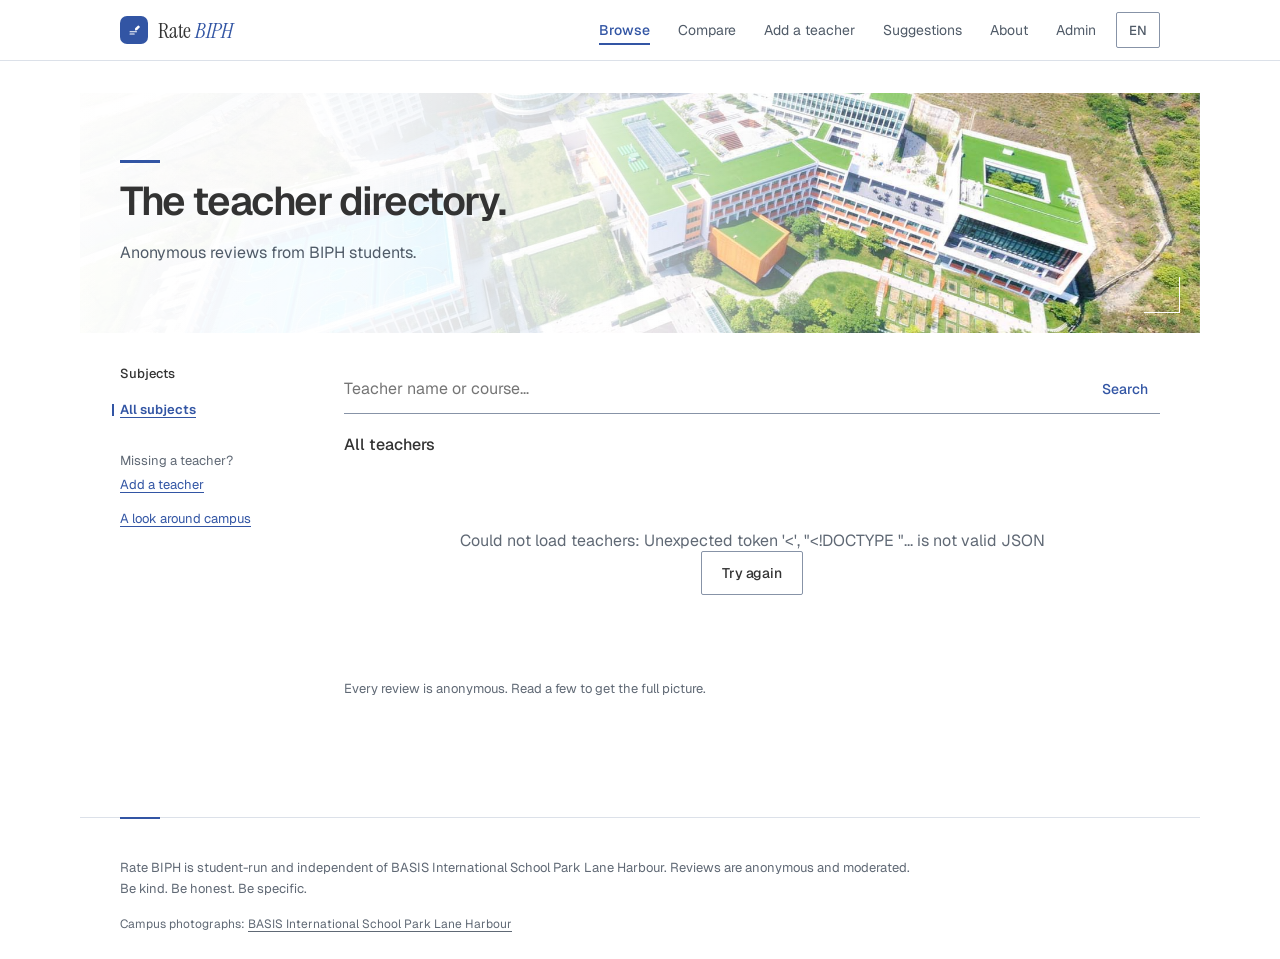
==== commit 5f0efc7f: "Add campus print details and restrained interface motion" ====
--- a/frontend/index.html
+++ b/frontend/index.html
@@ -8,7 +8,8 @@
   <link rel="stylesheet" href="styles.css?v=word-blur-20261025" />
   <link rel="stylesheet" href="directory-study.css?v=natural-roster-3" />
   <link rel="stylesheet" href="campus-header.css?v=header-gradient-2" />
-  <link rel="stylesheet" href="campus-life.css?v=photo-compose-20261109" />
+  <link rel="stylesheet" href="campus-life.css?v=no-photo-captions-20261109" />
+  <link rel="stylesheet" href="campus-details.css?v=campus-motion-20261109" />
   <script src="config.js?v=22926e5"></script>
 </head>
 <body data-page="home">
@@ -22,7 +23,6 @@
       </div>
       <figure class="campus-photo">
         <img src="assets/biph/biph-campus-overview.jpg" width="1920" height="800" fetchpriority="high" alt="Aerial view of the BIPH campus, with green-roofed buildings and blue sports courts" data-study-alt="campusAlt" />
-        <figcaption data-study="campus">BIPH campus</figcaption>
       </figure>
     </header>
     <div class="directory-layout">
--- a/frontend/campus-life.css
+++ b/frontend/campus-life.css
@@ -11,7 +11,6 @@
 }
 .campus-scene { margin: 0; min-width: 0; }
 .campus-scene img { display: block; width: 100%; height: auto; border-radius: 0; }
-.campus-scene figcaption { color: var(--ink-mute); font-size: 12px; line-height: 1.5; }
 
 .directory-subjects { max-height: calc(100dvh - 240px); }
 .directory-sidebar__campus { display: block; margin-top: var(--space-sm); }
@@ -35,13 +34,6 @@
 }
 .campus-masthead__scene { position: absolute; inset: 0; z-index: 0; pointer-events: none; }
 .campus-masthead__scene img { width: 100%; height: 100%; object-fit: cover; object-position: center; }
-.campus-masthead__scene figcaption {
-  position: absolute;
-  top: calc(100% + var(--space-sm));
-  right: var(--space-xl);
-  max-width: 18%;
-  text-align: right;
-}
 .campus-masthead__copy { position: relative; z-index: 2; width: 60%; min-width: 0; }
 .campus-page .page-title { font-family: var(--font-display); font-size: 40px; font-weight: 600; letter-spacing: -.035em; line-height: 1.12; margin: 0; }
 .campus-page .page-lede { margin: var(--space-md) 0 0; max-width: 35em; font-size: 16px; line-height: 1.6; color: var(--ink); }
@@ -70,7 +62,6 @@
   .campus-masthead__copy { width: 100%; }
   .campus-page .page-title { font-size: 32px; }
   .campus-page .page-lede { margin-top: var(--space-sm); }
-  .campus-masthead__scene figcaption { display: none; }
   .campus-page__content { width: 100%; margin-top: calc(-1 * var(--space-md)); padding: var(--space-lg) var(--space-lg) 0; }
 }
 @media (max-width: 360px) {
--- a/frontend/campus-details.css
+++ b/frontend/campus-details.css
@@ -0,0 +1,162 @@
+/* Campus details: blue print rules, photo crop marks, and brief, purposeful motion. */
+:root {
+  --detail-accent: var(--accent);
+  --detail-wash: var(--accent-bg);
+  --detail-photo-mark: var(--on-accent);
+  --detail-ease: cubic-bezier(.2, .7, .25, 1);
+  --detail-fast: 180ms;
+  --detail-enter: 480ms;
+  --detail-photo: 1000ms;
+}
+
+/* The title and the exposed photo corner share a small printed mark. */
+:is(.directory-intro__copy, .profile-heading, .campus-masthead__copy)::before {
+  content: "";
+  display: block;
+  width: 40px;
+  height: 3px;
+  margin-bottom: 16px;
+  background: var(--detail-accent);
+  transform-origin: left center;
+  pointer-events: none;
+}
+:is(.directory-intro, .profile-hero:has(.profile-campus), .campus-masthead)::before {
+  content: "";
+  position: absolute;
+  z-index: 2;
+  right: 20px;
+  bottom: 20px;
+  width: 36px;
+  height: 36px;
+  border-right: 1px solid var(--detail-photo-mark);
+  border-bottom: 1px solid var(--detail-photo-mark);
+  pointer-events: none;
+}
+:is(.directory-intro .campus-photo, .profile-hero .profile-campus, .campus-masthead__scene) {
+  overflow: clip;
+}
+
+.footer { position: relative; }
+.footer::before {
+  content: "";
+  position: absolute;
+  top: -1px;
+  left: 40px;
+  width: 40px;
+  height: 2px;
+  background: var(--detail-accent);
+  pointer-events: none;
+}
+
+/* Hover marks stay inside the existing navigation and roster geometry. */
+.topnav .topnav__link { position: relative; }
+.topnav .topnav__link::after {
+  content: "";
+  position: absolute;
+  left: 12px;
+  right: 12px;
+  bottom: 2px;
+  height: 2px;
+  background: var(--detail-accent);
+  transform: scaleX(0);
+  transform-origin: left center;
+  transition: transform var(--detail-fast) var(--detail-ease);
+  pointer-events: none;
+}
+.topnav .topnav__link[aria-current="page"] {
+  text-decoration: none;
+  background: transparent;
+}
+.topnav .topnav__link[aria-current="page"]::after,
+.topnav .topnav__link:focus-visible::after { transform: scaleX(1); }
+.topnav .topnav__link:focus-visible::after { transition: none; }
+
+.teacher-row { position: relative; isolation: isolate; }
+.teacher-row::before {
+  content: "";
+  position: absolute;
+  inset: 0 -8px;
+  z-index: -1;
+  border-left: 2px solid var(--detail-accent);
+  background: var(--detail-wash);
+  opacity: 0;
+  transition: opacity var(--detail-fast) var(--detail-ease);
+  pointer-events: none;
+}
+.teacher-row:focus-visible::before { opacity: .6; transition: none; }
+.directory-subject { position: relative; }
+.directory-subject::before {
+  content: "";
+  position: absolute;
+  left: -8px;
+  top: 10px;
+  bottom: 10px;
+  width: 2px;
+  background: var(--detail-accent);
+  transform: scaleY(0);
+  transform-origin: center;
+  pointer-events: none;
+}
+.directory-subject[aria-pressed="true"]::before { transform: scaleY(1); }
+.directory-subjects { padding-left: 8px; margin-left: -8px; }
+
+@media (hover: hover) and (pointer: fine) {
+  .topnav .topnav__link:hover { background: transparent; }
+  .topnav .topnav__link:hover::after { transform: scaleX(1); }
+  .teacher-row:hover::before { opacity: .6; }
+  .btn:not(:disabled) { transition: transform var(--detail-fast) var(--detail-ease); }
+  .btn--primary:not(:disabled):hover,
+  .btn--accent:not(:disabled):hover { transform: translateY(-1px); }
+  .btn:not(:disabled):active { transform: translateY(1px); }
+  .btn:focus-visible { transition: none; }
+}
+
+/* Entrances run once, never hide content, and leave the reading surface still. */
+@media (prefers-reduced-motion: no-preference) {
+  :is(.directory-intro .campus-photo, .profile-hero .profile-campus, .campus-masthead__scene) img {
+    animation: campus-photo-settle var(--detail-photo) var(--detail-ease) both;
+  }
+  :is(.directory-intro__copy, .profile-heading, .campus-masthead__copy) {
+    animation: campus-copy-arrive var(--detail-enter) var(--detail-ease) both;
+  }
+  :is(.directory-intro__copy, .profile-heading, .campus-masthead__copy)::before {
+    animation: campus-rule-draw 640ms var(--detail-ease) both;
+  }
+  .profile-composer[open] .panel-accent,
+  .topnav__panel:not([hidden]) {
+    animation: campus-panel-open 220ms var(--detail-ease) both;
+  }
+  .directory-subject::before { transition: transform var(--detail-fast) var(--detail-ease); }
+}
+@keyframes campus-photo-settle {
+  from { transform: scale(1.035); }
+  to { transform: scale(1); }
+}
+@keyframes campus-copy-arrive {
+  from { opacity: .6; transform: translateY(6px); }
+  to { opacity: 1; transform: translateY(0); }
+}
+@keyframes campus-rule-draw {
+  from { transform: scaleX(.2); }
+  to { transform: scaleX(1); }
+}
+@keyframes campus-panel-open {
+  from { opacity: .7; transform: translateY(-4px); }
+  to { opacity: 1; transform: translateY(0); }
+}
+@media (max-width: 760px) {
+  :is(.directory-intro, .profile-hero:has(.profile-campus), .campus-masthead)::before {
+    right: 16px;
+    bottom: 32px;
+    width: 24px;
+    height: 24px;
+  }
+  .footer::before { left: 24px; width: 32px; }
+}
+@media (max-width: 360px) {
+  .footer::before { left: 16px; }
+}
+@media (prefers-reduced-motion: reduce) {
+  *, *::before, *::after { animation: none !important; transition: none !important; }
+  .btn:not(:disabled):is(:hover, :active) { transform: none; }
+}
